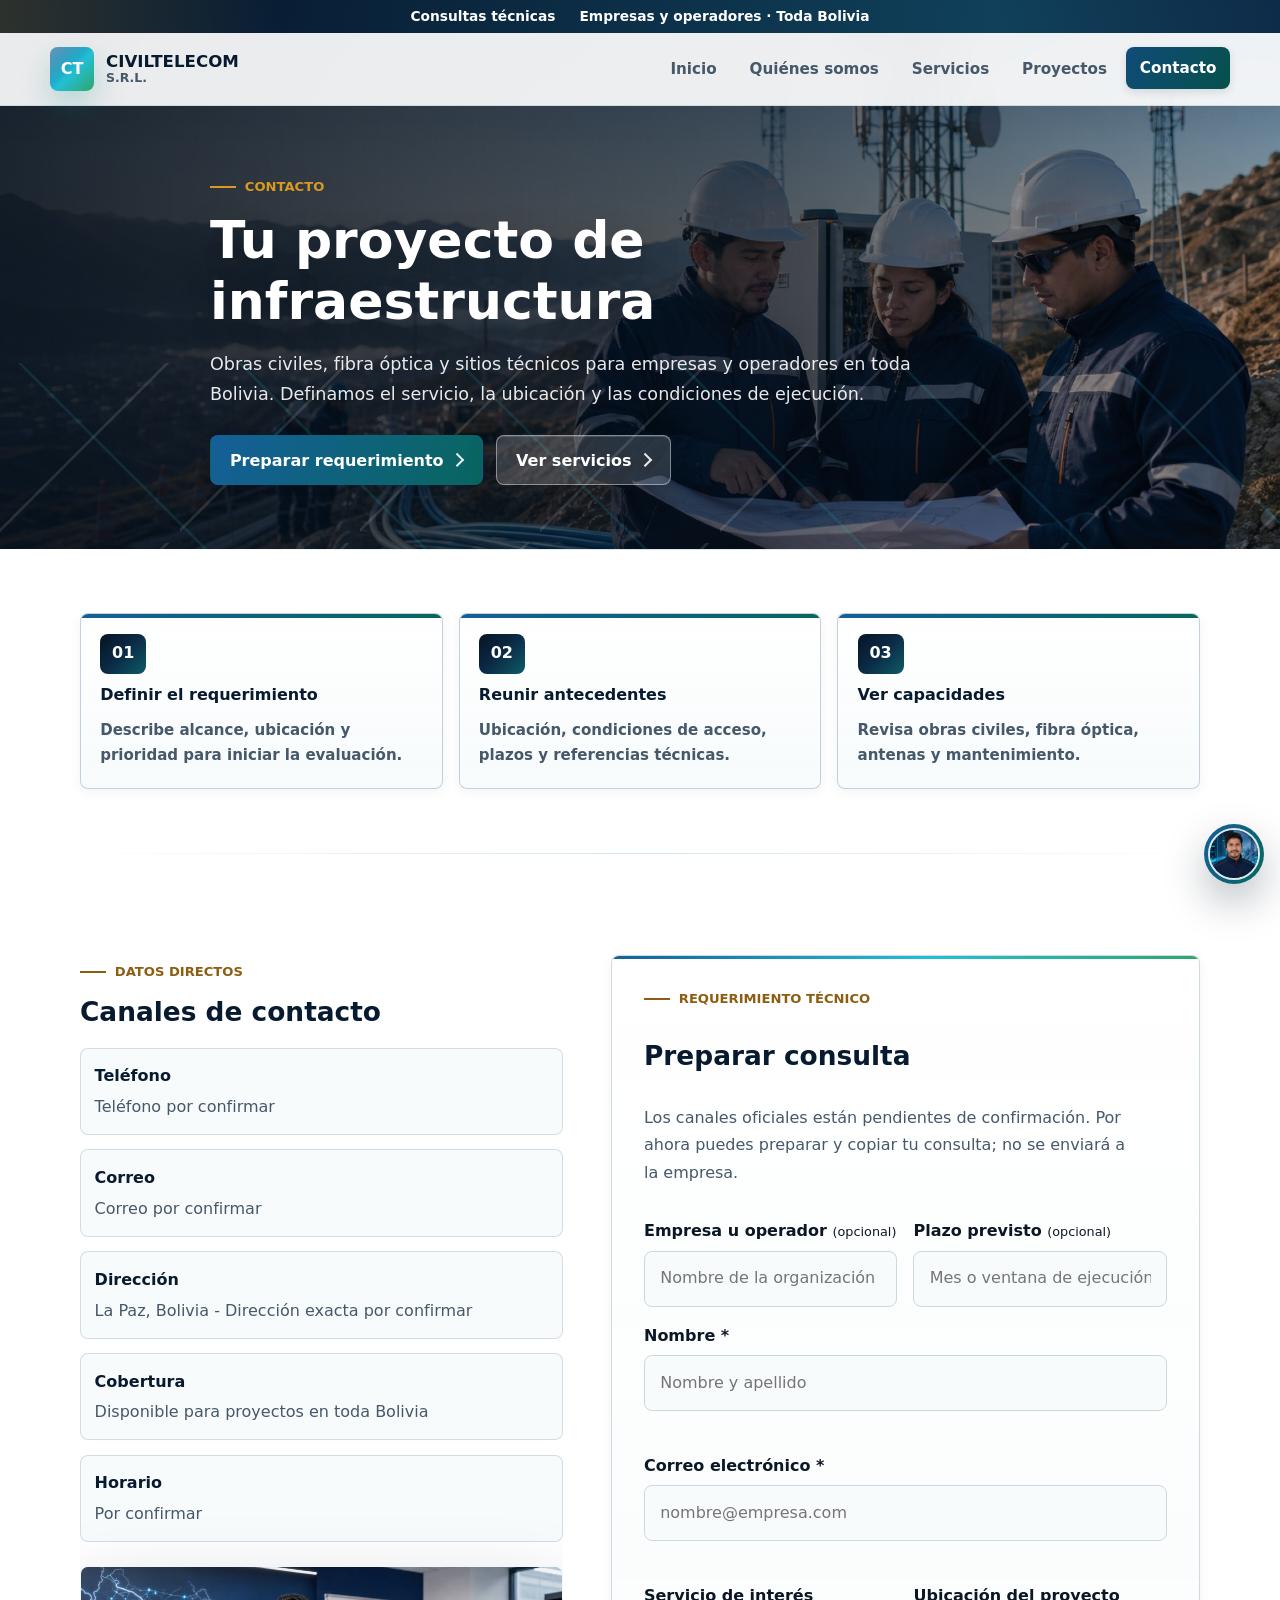
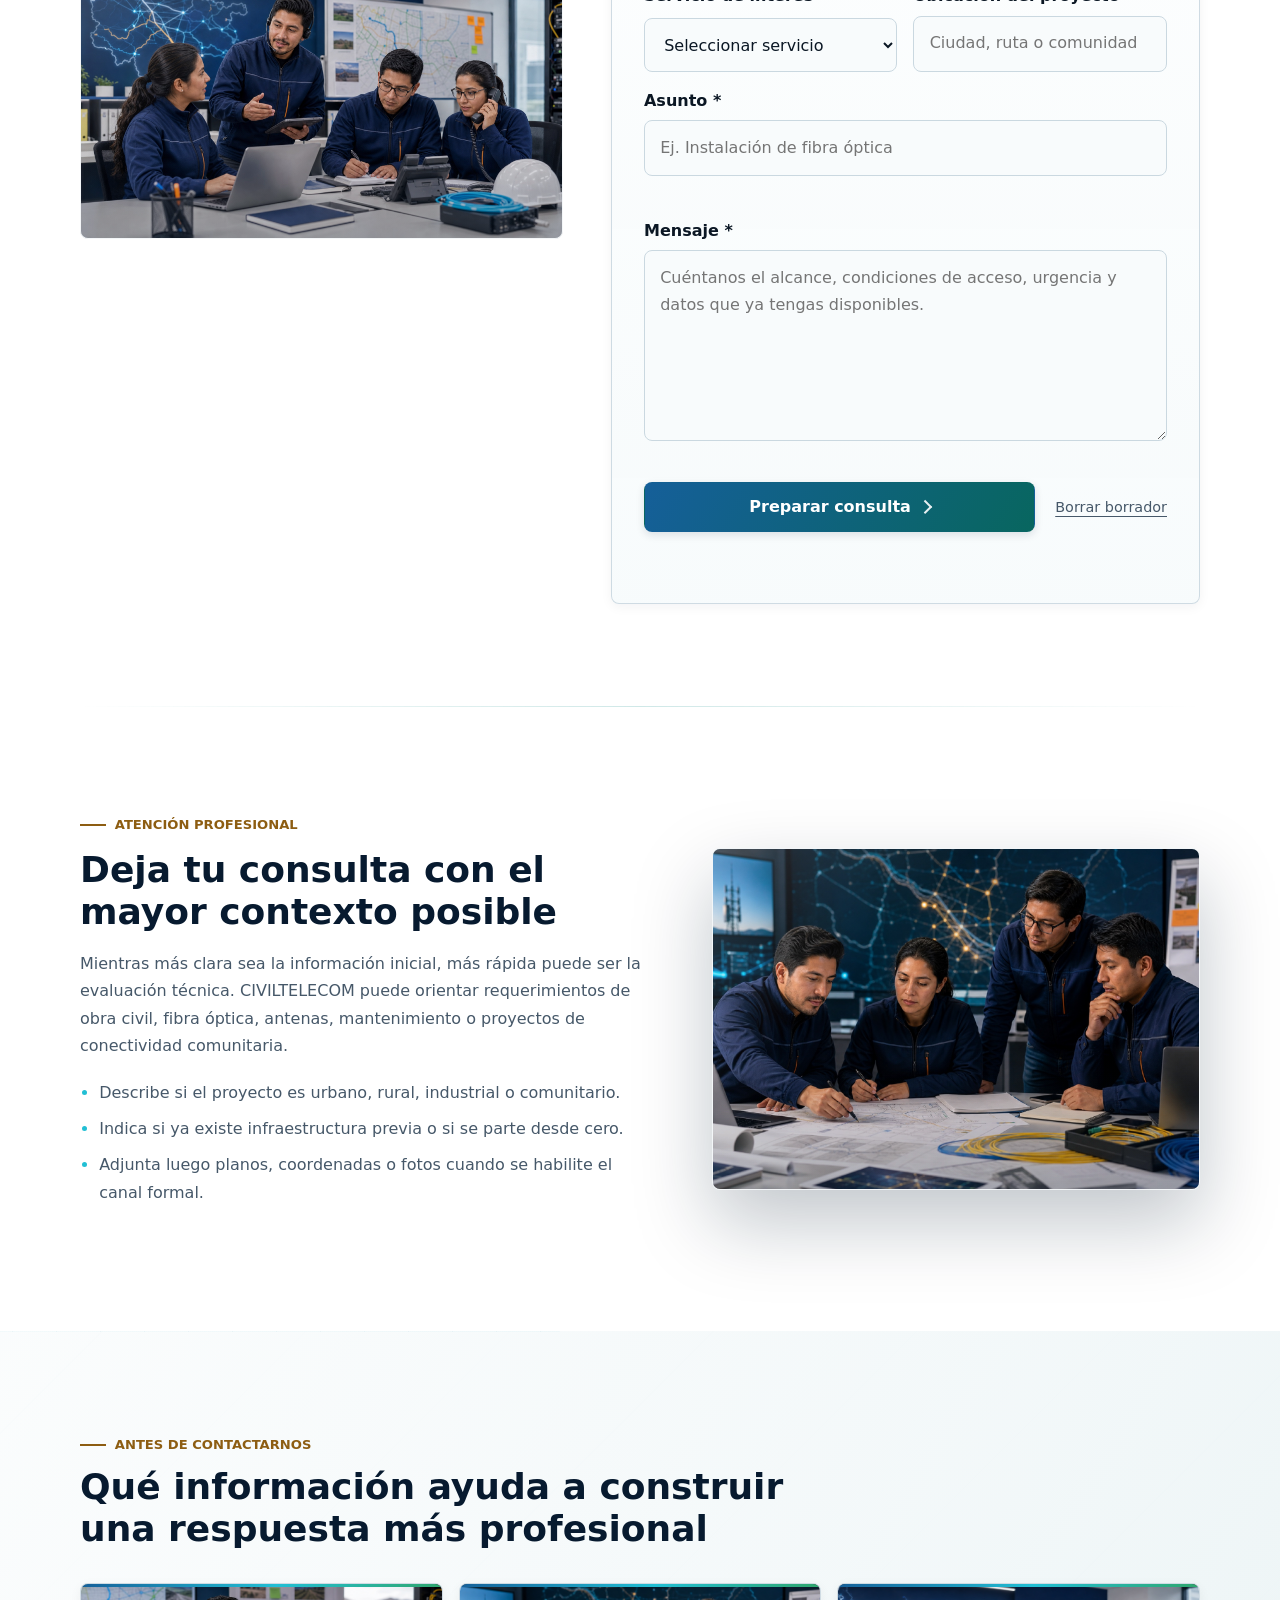
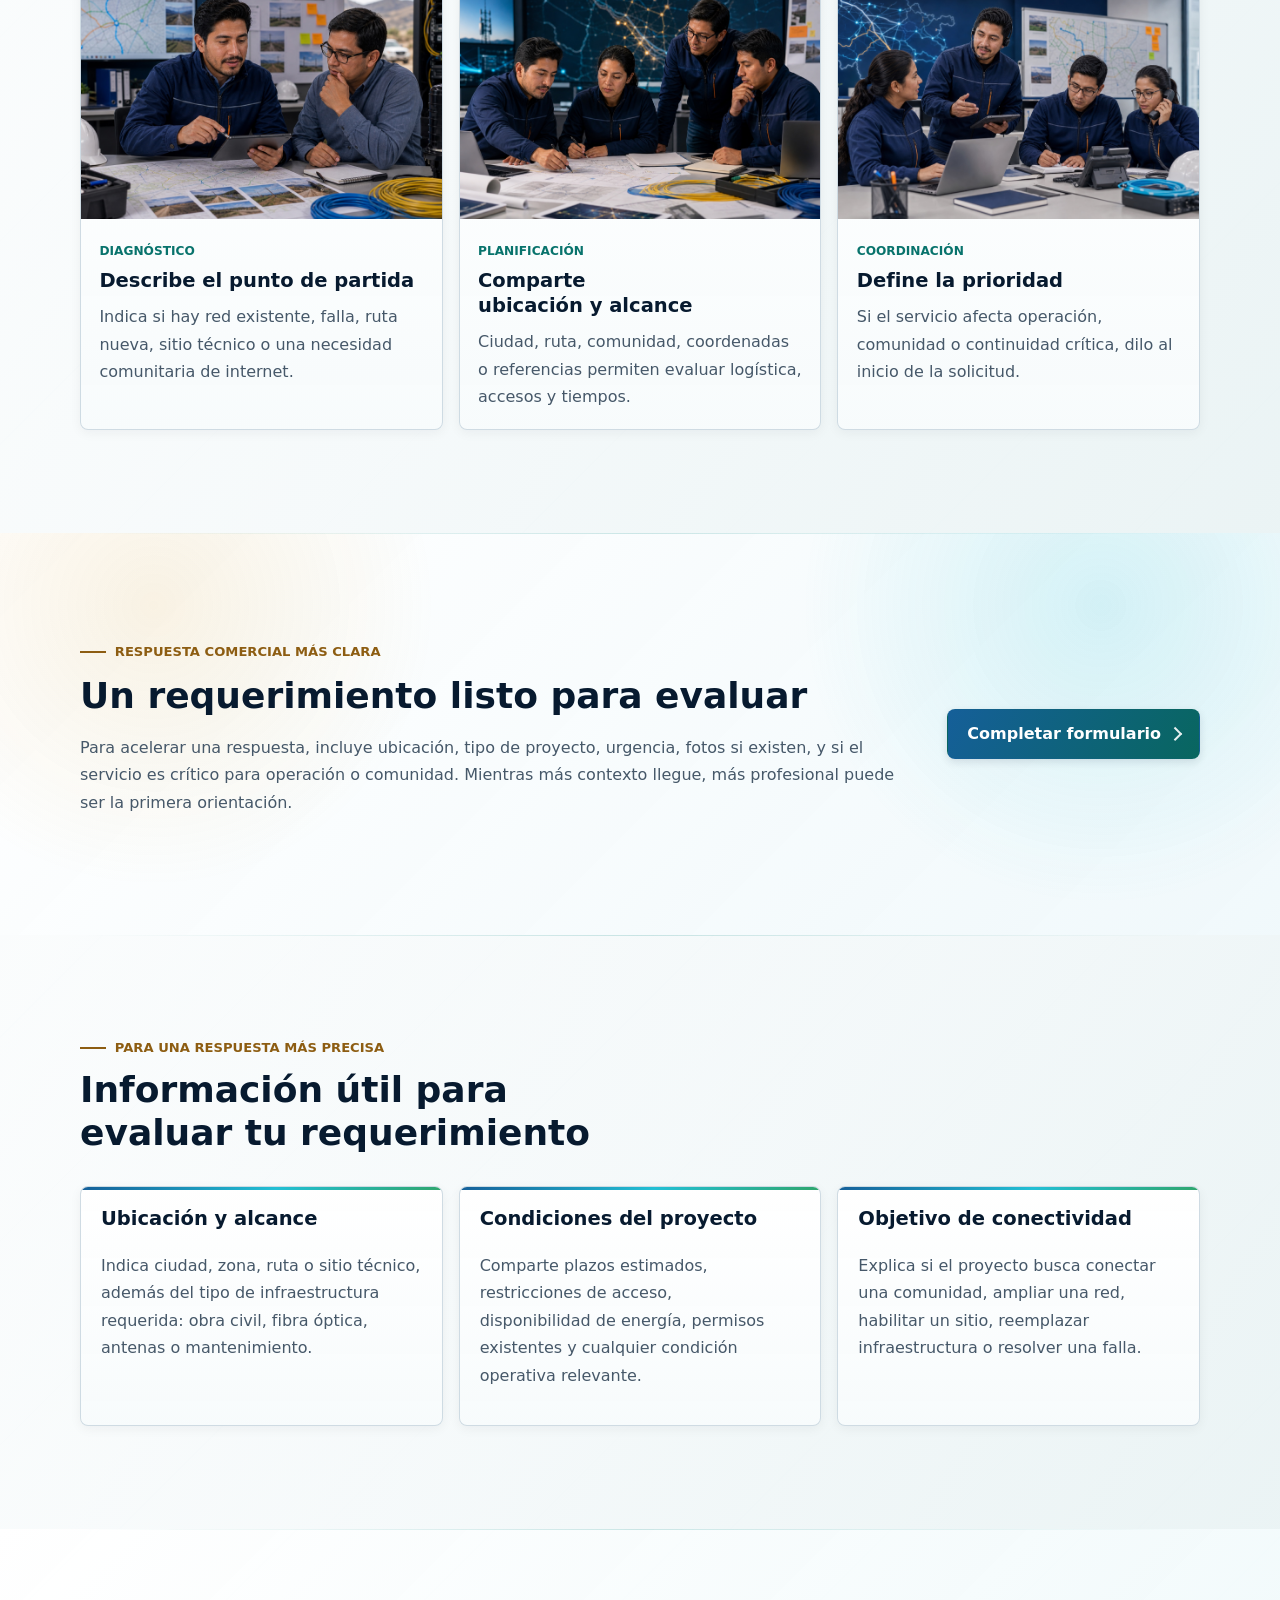
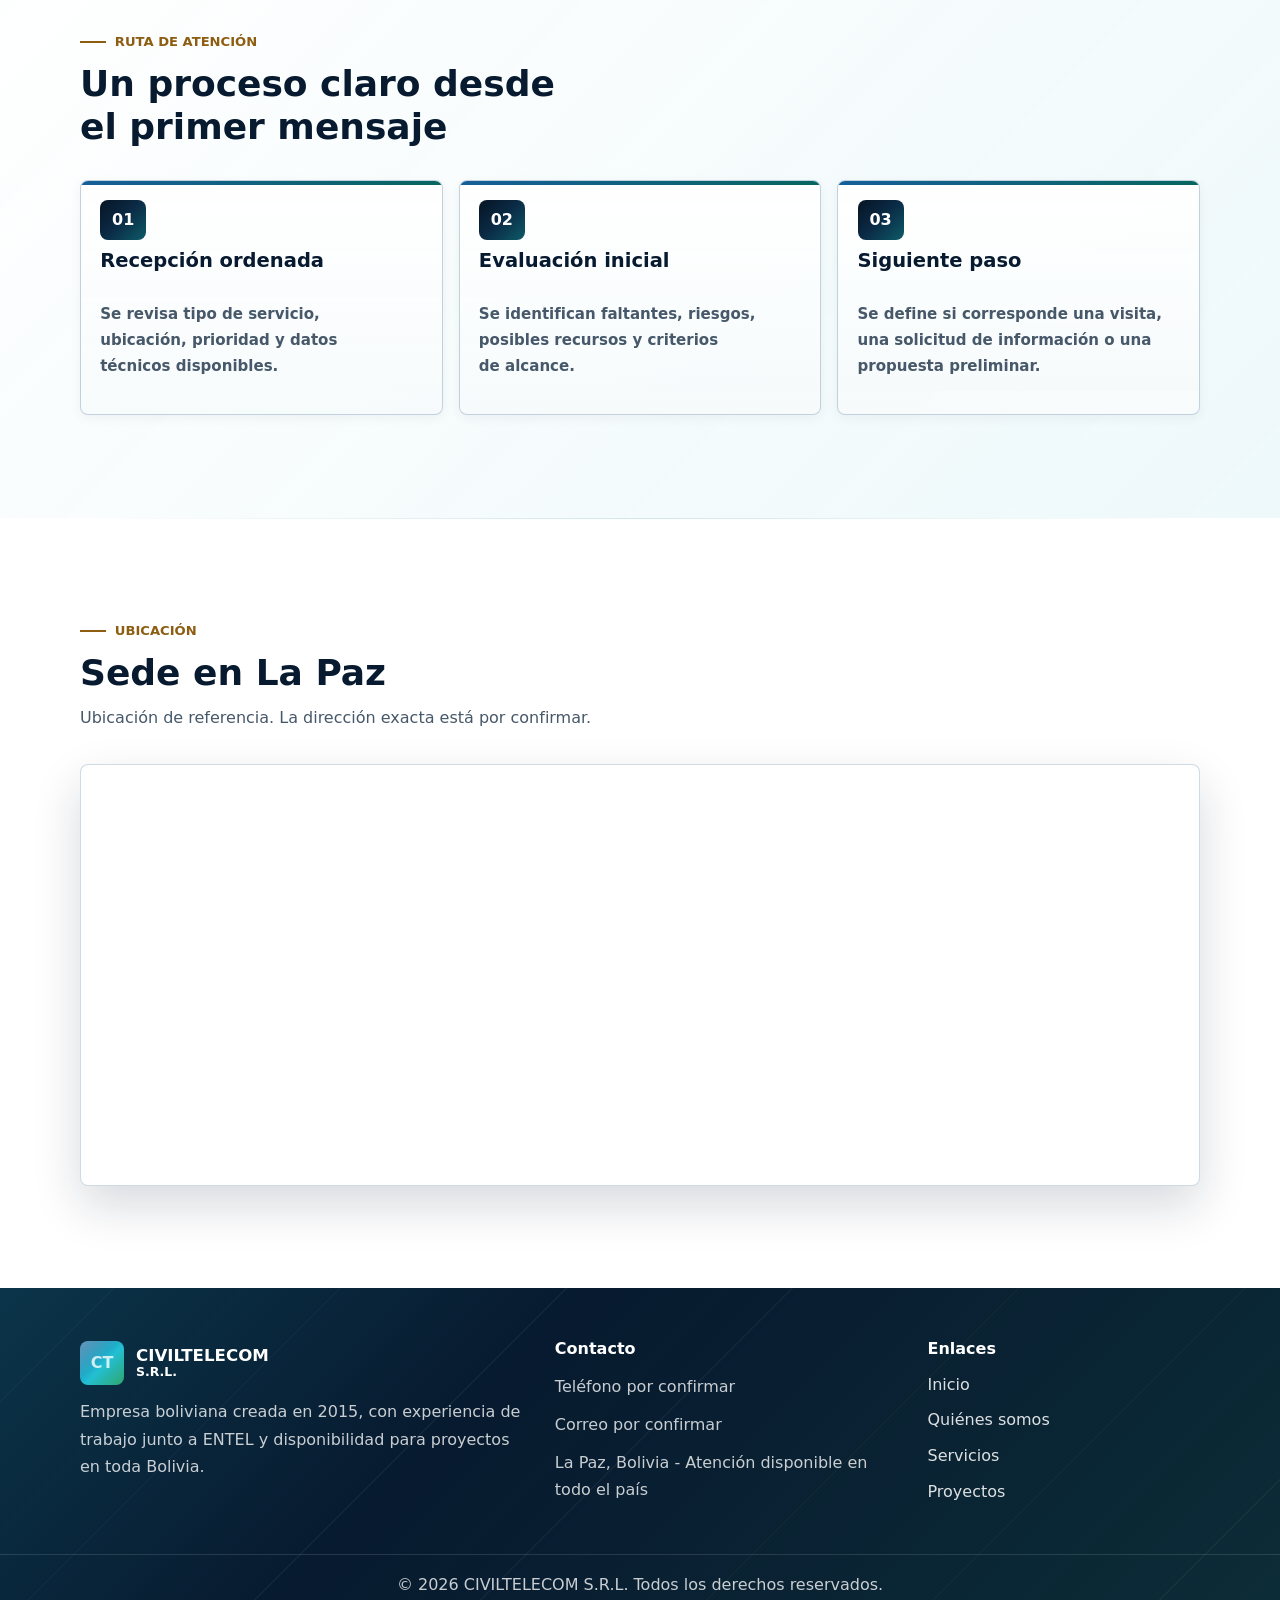
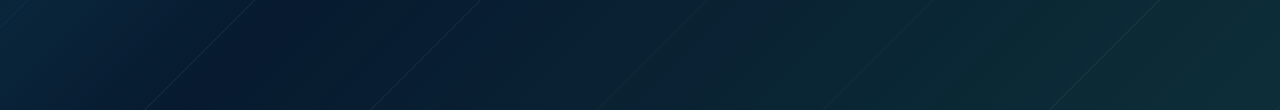
==== contacto.html @ d28a3c92 "Add CIVILTELECOM corporate website and portfolio" ====
<!DOCTYPE html>
<html lang="es">
<head>
  <meta charset="UTF-8">
  <meta name="viewport" content="width=device-width, initial-scale=1.0">
  <meta name="description" content="Contacta con CIVILTELECOM S.R.L. para obras civiles, fibra óptica y antenas en Bolivia. Disponible en todo el país y con experiencia junto a ENTEL.">
  <title>Contacto | CIVILTELECOM S.R.L.</title>
  <link rel="stylesheet" href="assets/css/styles.css?v=corporativo4">
</head>
<body>
  <a class="skip-link" href="#contenido">Saltar al contenido</a>
  <header class="site-header" data-site-header>
    <div class="topbar" aria-label="Datos de contacto"><a href="contacto.html">Consultas técnicas</a><span><span class="topbar-audience">Empresas y operadores · </span>Toda Bolivia</span></div>
    <nav class="navbar" aria-label="Navegación principal">
      <a class="brand" href="index.html" aria-label="CIVILTELECOM inicio"><span class="brand-mark" aria-hidden="true">CT</span><span><strong>CIVILTELECOM</strong><small>S.R.L.</small></span></a>
      <button class="nav-toggle" type="button" aria-expanded="false" aria-controls="main-menu" data-nav-toggle><span class="sr-only">Abrir menú</span><span aria-hidden="true"></span></button>
      <ul class="nav-menu" id="main-menu" data-nav-menu><li><a href="index.html">Inicio</a></li><li><a href="quienes-somos.html">Quiénes somos</a></li><li><a href="servicios.html">Servicios</a></li><li><a href="proyectos.html">Proyectos</a></li><li><a class="nav-cta" href="contacto.html">Contacto</a></li></ul>
    </nav>
  </header>

  <main id="contenido">
    <section class="page-hero">
      <div class="container narrow">
        <p class="eyebrow">Contacto</p>
        <h1>Tu proyecto de infraestructura</h1>
        <p>Obras civiles, fibra óptica y sitios técnicos para empresas y operadores en toda Bolivia. Definamos el servicio, la ubicación y las condiciones de ejecución.</p>
        <div class="contact-hero-actions" aria-label="Acciones rápidas de contacto">
          <a class="btn btn-primary" href="#consulta">Preparar requerimiento</a>
          <a class="btn btn-secondary" href="servicios.html">Ver servicios</a>
        </div>
      </div>
    </section>

    <section class="section contact-overview">
      <div class="container contact-action-grid" aria-label="Canales rápidos para solicitar atención">
        <a class="contact-action-card" href="#name">
          <span>01</span>
          <strong>Definir el requerimiento</strong>
          <small>Describe alcance, ubicación y prioridad para iniciar la evaluación.</small>
        </a>
        <a class="contact-action-card" href="#datos-proyecto">
          <span>02</span>
          <strong>Reunir antecedentes</strong>
          <small>Ubicación, condiciones de acceso, plazos y referencias técnicas.</small>
        </a>
        <a class="contact-action-card" href="servicios.html">
          <span>03</span>
          <strong>Ver capacidades</strong>
          <small>Revisa obras civiles, fibra óptica, antenas y mantenimiento.</small>
        </a>
      </div>
    </section>

    <section class="section">
      <div class="container contact-layout">
        <div class="contact-panel">
          <p class="section-kicker">Datos directos</p>
          <h2>Canales de contacto</h2>
          <ul class="contact-list">
            <li><strong>Teléfono</strong><span class="contact-pending">Teléfono por confirmar</span></li>
            <li><strong>Correo</strong><span class="contact-pending">Correo por confirmar</span></li>
            <li><strong>Dirección</strong><span>La Paz, Bolivia - Dirección exacta por confirmar</span></li>
            <li><strong>Cobertura</strong><span>Disponible para proyectos en toda Bolivia</span></li>
            <li><strong>Horario</strong><span>Por confirmar</span></li>
          </ul>
          <div class="media-frame contact-image">
            <!-- DALL-E/IA: generar JPG 1920x1080 de oficina de operaciones telecom con ingenieros revisando mapas de red. -->
            <img loading="lazy" decoding="async" src="assets/images/operaciones-contacto-v2.jpg" alt="Equipo de operaciones revisando planes de red de telecomunicaciones">
          </div>
        </div>

        <!-- Consulta local: conectar un backend verificado antes de habilitar el envío real. -->
        <form class="contact-form" id="consulta" novalidate data-contact-form aria-labelledby="consulta-title">
          <p class="section-kicker">Requerimiento técnico</p>
          <h2 id="consulta-title">Preparar consulta</h2>
          <p>Los canales oficiales están pendientes de confirmación. Por ahora puedes preparar y copiar tu consulta; no se enviará a la empresa.</p>
          <div class="form-grid-two">
            <div class="form-field">
              <label for="company">Empresa u operador <small>(opcional)</small></label>
              <input id="company" name="company" type="text" autocomplete="organization" placeholder="Nombre de la organización" maxlength="160">
            </div>
            <div class="form-field">
              <label for="timeline">Plazo previsto <small>(opcional)</small></label>
              <input id="timeline" name="timeline" type="text" placeholder="Mes o ventana de ejecución" maxlength="120">
            </div>
          </div>
          <div class="form-field">
            <label for="name">Nombre *</label>
            <input id="name" name="name" type="text" autocomplete="name" placeholder="Nombre y apellido" maxlength="120" required>
            <small class="field-error" data-error-for="name"></small>
          </div>
          <div class="form-field">
            <label for="email">Correo electrónico *</label>
            <input id="email" name="email" type="email" autocomplete="email" placeholder="nombre@empresa.com" maxlength="254" required>
            <small class="field-error" data-error-for="email"></small>
          </div>
          <div class="form-grid-two">
            <div class="form-field">
              <label for="service">Servicio de interés</label>
              <select id="service" name="service">
                <option value="">Seleccionar servicio</option>
                <option value="fibra">Fibra óptica</option>
                <option value="civil">Obra civil telecom</option>
                <option value="antenas">Antenas y radio bases</option>
                <option value="mantenimiento">Mantenimiento</option>
              </select>
            </div>
            <div class="form-field">
              <label for="location">Ubicación del proyecto</label>
              <input id="location" name="location" type="text" placeholder="Ciudad, ruta o comunidad" maxlength="200">
            </div>
          </div>
          <div class="form-field">
            <label for="subject">Asunto *</label>
            <input id="subject" name="subject" type="text" placeholder="Ej. Instalación de fibra óptica" maxlength="200" required>
            <small class="field-error" data-error-for="subject"></small>
          </div>
          <div class="form-field">
            <label for="message">Mensaje *</label>
            <textarea id="message" name="message" rows="6" placeholder="Cuéntanos el alcance, condiciones de acceso, urgencia y datos que ya tengas disponibles." maxlength="6000" required></textarea>
            <small class="field-error" data-error-for="message"></small>
          </div>
          <div class="form-actions">
            <button class="btn btn-primary" type="submit">Preparar consulta</button>
            <button class="draft-clear" type="button" data-clear-draft aria-expanded="false" aria-controls="clear-confirm">Borrar borrador</button>
          </div>
          <div class="draft-confirm" id="clear-confirm" data-clear-confirm hidden role="group" aria-labelledby="clear-question">
            <p id="clear-question">¿Borrar los datos y el resumen de esta consulta?</p>
            <button type="button" data-cancel-clear>Conservar borrador</button>
            <button type="button" data-confirm-clear>Sí, borrar</button>
          </div>
          <p class="form-status" data-form-status role="status" aria-live="polite"></p>
          <div class="query-preview" data-query-preview hidden>
            <label for="query-summary">Resumen de tu consulta</label>
            <textarea id="query-summary" rows="10" readonly data-query-text></textarea>
            <button class="btn btn-primary" type="button" data-copy-query>Copiar consulta</button>
          </div>
        </form>
      </div>
    </section>

    <section class="section" id="datos-proyecto">
      <div class="container split-layout">
        <div>
          <p class="section-kicker">Atención profesional</p>
          <h2>Deja tu consulta con el mayor contexto posible</h2>
          <p>Mientras más clara sea la información inicial, más rápida puede ser la evaluación técnica. CIVILTELECOM puede orientar requerimientos de obra civil, fibra óptica, antenas, mantenimiento o proyectos de conectividad comunitaria.</p>
          <ul class="professional-list">
            <li>Describe si el proyecto es urbano, rural, industrial o comunitario.</li>
            <li>Indica si ya existe infraestructura previa o si se parte desde cero.</li>
            <li>Adjunta luego planos, coordenadas o fotos cuando se habilite el canal formal.</li>
          </ul>
        </div>
        <div class="media-frame">
          <img loading="lazy" decoding="async" src="assets/images/planificacion-tecnica-v2.jpg" alt="Equipo revisando información técnica para un proyecto de telecomunicaciones">
        </div>
      </div>
    </section>

    <section class="section contact-visual-section soft-band">
      <div class="container">
        <div class="section-heading">
          <p class="section-kicker">Antes de contactarnos</p>
          <h2>Qué información ayuda a construir una respuesta más profesional</h2>
        </div>
        <div class="image-gallery">
          <article class="image-card">
            <!-- DALL-E/IA: generar JPG 1920x1080 de diagnóstico técnico en campo para telecomunicaciones. -->
            <img loading="lazy" decoding="async" src="assets/images/rama-diagnostico-tecnico.jpg" alt="Diagnóstico técnico en campo para proyecto de telecomunicaciones">
            <div>
              <span>Diagnóstico</span>
              <h3>Describe el punto de partida</h3>
              <p>Indica si hay red existente, falla, ruta nueva, sitio técnico o una necesidad comunitaria de internet.</p>
            </div>
          </article>
          <article class="image-card">
            <!-- DALL-E/IA: generar JPG 1920x1080 de planificación técnica con mapas y rutas de fibra. -->
            <img loading="lazy" decoding="async" src="assets/images/planificacion-tecnica-v2.jpg" alt="Planificación técnica con mapas y rutas de telecomunicaciones">
            <div>
              <span>Planificación</span>
              <h3>Comparte ubicación y alcance</h3>
              <p>Ciudad, ruta, comunidad, coordenadas o referencias permiten evaluar logística, accesos y tiempos.</p>
            </div>
          </article>
          <article class="image-card">
            <!-- DALL-E/IA: generar JPG 1920x1080 de operaciones telecom coordinando atención al cliente. -->
            <img loading="lazy" decoding="async" src="assets/images/operaciones-contacto-v2.jpg" alt="Equipo de operaciones coordinando una solicitud de telecomunicaciones">
            <div>
              <span>Coordinación</span>
              <h3>Define la prioridad</h3>
              <p>Si el servicio afecta operación, comunidad o continuidad crítica, dilo al inicio de la solicitud.</p>
            </div>
          </article>
        </div>
      </div>
    </section>

    <section class="section contract-section">
      <div class="container cta-band">
        <div>
          <p class="section-kicker">Respuesta comercial más clara</p>
          <h2>Un requerimiento listo para evaluar</h2>
          <p>Para acelerar una respuesta, incluye ubicación, tipo de proyecto, urgencia, fotos si existen, y si el servicio es crítico para operación o comunidad. Mientras más contexto llegue, más profesional puede ser la primera orientación.</p>
        </div>
        <a class="btn btn-primary" href="#name">Completar formulario</a>
      </div>
    </section>

    <section class="section soft-band">
      <div class="container">
        <div class="section-heading">
          <p class="section-kicker">Para una respuesta más precisa</p>
          <h2>Información útil para evaluar tu requerimiento</h2>
        </div>
        <div class="professional-grid">
          <article>
            <h3>Ubicación y alcance</h3>
            <p>Indica ciudad, zona, ruta o sitio técnico, además del tipo de infraestructura requerida: obra civil, fibra óptica, antenas o mantenimiento.</p>
          </article>
          <article>
            <h3>Condiciones del proyecto</h3>
            <p>Comparte plazos estimados, restricciones de acceso, disponibilidad de energía, permisos existentes y cualquier condición operativa relevante.</p>
          </article>
          <article>
            <h3>Objetivo de conectividad</h3>
            <p>Explica si el proyecto busca conectar una comunidad, ampliar una red, habilitar un sitio, reemplazar infraestructura o resolver una falla.</p>
          </article>
        </div>
      </div>
    </section>

    <section class="section contact-route-section">
      <div class="container">
        <div class="section-heading">
          <p class="section-kicker">Ruta de atención</p>
          <h2>Un proceso claro desde el primer mensaje</h2>
        </div>
        <div class="contact-route-grid">
          <article>
            <span>01</span>
            <h3>Recepción ordenada</h3>
            <p>Se revisa tipo de servicio, ubicación, prioridad y datos técnicos disponibles.</p>
          </article>
          <article>
            <span>02</span>
            <h3>Evaluación inicial</h3>
            <p>Se identifican faltantes, riesgos, posibles recursos y criterios de alcance.</p>
          </article>
          <article>
            <span>03</span>
            <h3>Siguiente paso</h3>
            <p>Se define si corresponde una visita, una solicitud de información o una propuesta preliminar.</p>
          </article>
        </div>
      </div>
    </section>

    <section class="section">
      <div class="container">
        <div class="section-heading">
          <p class="section-kicker">Ubicación</p>
          <h2>Sede en La Paz</h2>
          <p>Ubicación de referencia. La dirección exacta está por confirmar.</p>
        </div>
        <div class="map-frame">
          <iframe title="Mapa de referencia de CIVILTELECOM en La Paz, Bolivia" src="https://www.google.com/maps?q=La%20Paz%2C%20Bolivia&output=embed" loading="lazy" referrerpolicy="no-referrer-when-downgrade"></iframe>
        </div>
      </div>
    </section>
  </main>

  <footer class="site-footer">
    <div class="container footer-grid">
      <div><a class="brand footer-brand" href="index.html"><span class="brand-mark" aria-hidden="true">CT</span><span><strong>CIVILTELECOM</strong><small>S.R.L.</small></span></a><p>Empresa boliviana creada en 2015, con experiencia de trabajo junto a ENTEL y disponibilidad para proyectos en toda Bolivia.</p></div>
      <address><strong>Contacto</strong><span class="contact-pending">Teléfono por confirmar</span><span class="contact-pending">Correo por confirmar</span><span>La Paz, Bolivia - Atención disponible en todo el país</span></address>
      <div><strong>Enlaces</strong><a href="index.html">Inicio</a><a href="quienes-somos.html">Quiénes somos</a><a href="servicios.html">Servicios</a><a href="proyectos.html">Proyectos</a></div>
    </div>
    <p class="copyright">&copy; 2026 CIVILTELECOM S.R.L. Todos los derechos reservados.</p>
  </footer>

  <a class="floating-contact" href="contacto.html" aria-label="Ir a contacto">Contacto</a>
  <section class="chatbot" aria-label="Chatbot Mateo IA de demostración" data-chatbot>
    <button class="chatbot-toggle" type="button" aria-expanded="false" aria-controls="chatbot-panel" data-chatbot-toggle><span aria-hidden="true">?</span><span class="sr-only">Abrir chat de ayuda</span></button>
    <div class="chatbot-panel" id="chatbot-panel" hidden>
      <div class="chatbot-header"><strong>Mateo IA</strong><button type="button" aria-label="Cerrar chat" data-chatbot-close>&times;</button></div>
      <div class="chatbot-messages" data-chatbot-messages aria-live="polite"></div>
      <form class="chatbot-form" data-chatbot-form><label class="sr-only" for="chatbot-input">Escribe tu pregunta</label><input id="chatbot-input" name="message" type="text" placeholder="Pregunta por servicios u horarios" autocomplete="off"><button type="submit">Enviar</button></form>
    </div>
  </section>
  <script src="assets/js/main.js?v=corporativo4"></script>
</body>
</html>
---- assets/css/styles.css ----
/*
  CIVILTELECOM S.R.L. shared stylesheet.
  The site is intentionally dependency-free: all layout, animation and responsive
  behavior is handled with HTML5, CSS3 and vanilla JavaScript.
*/

:root {
  --color-ink: #0b1724;
  --color-ink-soft: #465869;
  --color-paper: #f4f8fa;
  --color-white: #ffffff;
  --color-line: #cad8e0;
  --color-line-strong: #9fb7c6;
  --color-navy: #071a2f;
  --color-navy-2: #0e2c49;
  --color-blue: #155f99;
  --color-cyan: #22bfd4;
  --color-teal: #08736c;
  --color-steel: #31546a;
  --color-green: #1a7b56;
  --color-amber: #d89a22;
  --color-copper: #b86a2d;
  --color-mist: #eaf3f5;
  --color-ice: #f8fbfc;
  --color-danger: #b42318;
  --gradient-hero: linear-gradient(115deg, rgba(4, 15, 27, 0.95), rgba(7, 35, 59, 0.82) 46%, rgba(18, 140, 136, 0.28));
  --gradient-brand: linear-gradient(135deg, #155f99, #22bfd4 54%, #2fa66d);
  --gradient-action: linear-gradient(120deg, #155f99, #08665f);
  --gradient-action-hover: linear-gradient(120deg, #104b78, #06514b);
  --gradient-night: linear-gradient(135deg, #061423, #0b2a45 48%, #0d5b68);
  --gradient-signal: linear-gradient(135deg, #22bfd4, #118c88 54%, #d89a22);
  --gradient-soft: linear-gradient(135deg, #eaf3f5, #f8fbfc 52%, #eef7f1);
  --gradient-panel: linear-gradient(180deg, rgba(255, 255, 255, 0.98), rgba(247, 251, 252, 0.96));
  --gradient-assistant: linear-gradient(120deg, #163b48, #08665f);
  --font-base: system-ui, -apple-system, BlinkMacSystemFont, "Segoe UI", sans-serif;
  --font-display: var(--font-base);
  --radius: 8px;
  --shadow-sm: 0 12px 30px rgba(7, 26, 47, 0.12);
  --shadow-md: 0 20px 48px rgba(7, 26, 47, 0.16);
  --shadow-lg: 0 32px 78px rgba(7, 26, 47, 0.25);
  --shadow-card: 0 3px 12px rgba(7, 26, 47, 0.05);
  --shadow-button: 0 3px 8px rgba(7, 26, 47, 0.12);
  --shadow-button-hover: 0 5px 14px rgba(7, 26, 47, 0.16);
  --ring: 0 0 0 4px rgba(34, 191, 212, 0.18);
  --space-xs: 0.5rem;
  --space-sm: 0.75rem;
  --space-md: 1rem;
  --space-lg: 1.5rem;
  --space-xl: 2rem;
  --space-2xl: 3rem;
  --header-offset: 112px;
}

* {
  box-sizing: border-box;
}

html {
  scroll-behavior: smooth;
  scroll-padding-top: calc(var(--header-offset) + 20px);
  text-rendering: optimizeLegibility;
  -webkit-text-size-adjust: 100%;
}

body {
  margin: 0;
  color: var(--color-ink);
  background: var(--color-white);
  font-family: var(--font-base);
  font-size: 16px;
  font-weight: 400;
  line-height: 1.68;
  letter-spacing: 0;
  font-kerning: normal;
  font-feature-settings: "kern" 1, "liga" 1, "calt" 1;
  -webkit-font-smoothing: antialiased;
  -moz-osx-font-smoothing: grayscale;
}

body.modal-open,
body.chat-open {
  overflow: hidden;
}

[hidden] {
  display: none !important;
}

img,
video,
iframe {
  display: block;
  max-width: 100%;
}

a {
  color: inherit;
  text-decoration: none;
}

button,
input,
select,
textarea {
  font: inherit;
  letter-spacing: 0;
}

button {
  cursor: pointer;
}

.btn,
.nav-menu a,
.nav-toggle,
.branch-filterbar button,
.filter-controls button,
.chatbot-quick-actions button,
.chatbot-form button,
.modal-close,
.floating-contact,
.back-to-top,
.conversion-dock a {
  -webkit-tap-highlight-color: transparent;
}

:focus-visible {
  outline: 3px solid var(--color-amber);
  outline-offset: 4px;
}

::selection {
  color: var(--color-white);
  background: var(--color-teal);
}

html {
  scrollbar-color: var(--color-teal) #e6f0f3;
}

::-webkit-scrollbar {
  width: 12px;
}

::-webkit-scrollbar-track {
  background: #e6f0f3;
}

::-webkit-scrollbar-thumb {
  border: 3px solid #e6f0f3;
  border-radius: 999px;
  background: linear-gradient(180deg, var(--color-blue), var(--color-teal));
}

.sr-only {
  position: absolute;
  width: 1px;
  height: 1px;
  padding: 0;
  margin: -1px;
  overflow: hidden;
  clip: rect(0, 0, 0, 0);
  white-space: nowrap;
  border: 0;
}

.skip-link {
  position: fixed;
  top: 0.75rem;
  left: 0.75rem;
  z-index: 2000;
  transform: translateY(-160%);
  background: var(--color-white);
  color: var(--color-navy);
  border: 2px solid var(--color-amber);
  border-radius: var(--radius);
  padding: 0.65rem 0.9rem;
  font-weight: 700;
}

.skip-link:focus {
  transform: translateY(0);
}

.container {
  width: min(1120px, calc(100% - 2rem));
  margin: 0 auto;
}

.narrow {
  width: min(860px, calc(100% - 2rem));
}

.site-header {
  position: fixed;
  inset: 0 0 auto;
  z-index: 1000;
  background: rgba(255, 255, 255, 0.91);
  border-bottom: 1px solid rgba(202, 216, 224, 0.86);
  box-shadow: 0 10px 30px rgba(7, 26, 47, 0.08);
  backdrop-filter: blur(14px);
  transition: box-shadow 180ms ease, background 180ms ease, border-color 180ms ease;
}

.site-header.is-scrolled {
  background: rgba(255, 255, 255, 0.99);
  border-color: rgba(17, 140, 136, 0.2);
  box-shadow: 0 18px 44px rgba(7, 26, 47, 0.14);
}

.scroll-progress {
  position: fixed;
  inset: 0 0 auto;
  z-index: 2200;
  width: 100%;
  height: 2px;
  transform-origin: left center;
  transform: scaleX(0);
  background: var(--gradient-brand);
  box-shadow: none;
}

.topbar {
  display: flex;
  justify-content: center;
  gap: clamp(0.7rem, 2vw, 1.5rem);
  padding: 0.45rem 1rem;
  color: var(--color-white);
  background:
    linear-gradient(90deg, rgba(216, 154, 34, 0.18), transparent 22%, rgba(34, 191, 212, 0.16) 78%, transparent),
    linear-gradient(135deg, var(--color-navy), var(--color-navy-2));
  font-size: 0.86rem;
  font-weight: 600;
  line-height: 1.35;
}

.topbar a,
.topbar span {
  min-width: 0;
  flex: 0 0 auto;
}

.topbar a:hover {
  color: var(--color-amber);
}

.navbar {
  display: flex;
  align-items: center;
  justify-content: space-between;
  width: min(1180px, calc(100% - 2rem));
  min-height: 72px;
  margin: 0 auto;
  gap: 1rem;
}

.brand {
  display: inline-flex;
  align-items: center;
  gap: 0.75rem;
  min-width: max-content;
}

.brand-mark {
  display: grid;
  place-items: center;
  width: 44px;
  height: 44px;
  border-radius: var(--radius);
  color: var(--color-white);
  background: var(--gradient-brand);
  font-weight: 800;
  line-height: 1;
  box-shadow: 0 14px 30px rgba(17, 140, 136, 0.24);
  position: relative;
  overflow: hidden;
}

.brand-mark::after {
  position: absolute;
  inset: 0;
  background: linear-gradient(135deg, rgba(255, 255, 255, 0.35), transparent 44%);
  content: "";
}

.brand strong,
.brand small {
  display: block;
  line-height: 1.1;
}

.brand strong {
  color: var(--color-navy);
  font-size: 1.04rem;
  font-weight: 800;
}

.brand small {
  color: var(--color-ink-soft);
  font-size: 0.78rem;
  font-weight: 700;
}

.nav-menu {
  display: flex;
  align-items: center;
  gap: 0.35rem;
  margin: 0;
  padding: 0;
  list-style: none;
}

.nav-menu a {
  display: inline-flex;
  align-items: center;
  min-height: 42px;
  padding: 0.55rem 0.85rem;
  border-radius: var(--radius);
  color: var(--color-ink-soft);
  font-size: 0.95rem;
  font-weight: 700;
  line-height: 1.2;
  position: relative;
  transition: color 160ms ease, background 160ms ease, transform 160ms ease;
}

.nav-menu a::after {
  position: absolute;
  right: 0.85rem;
  bottom: 0.35rem;
  left: 0.85rem;
  height: 2px;
  transform: scaleX(0);
  transform-origin: left center;
  background: var(--gradient-brand);
  content: "";
  transition: transform 180ms ease;
}

.nav-menu a:hover,
.nav-menu a.active {
  color: var(--color-navy);
  background: #e8f3f5;
  transform: translateY(-1px);
}

.nav-menu a:hover::after,
.nav-menu a.active::after {
  transform: scaleX(1);
}

.nav-menu .nav-cta {
  color: var(--color-white);
  background: var(--gradient-action);
  box-shadow: 0 14px 28px rgba(17, 140, 136, 0.24);
}

.nav-menu .nav-cta::after {
  display: none;
}

.nav-menu .nav-cta:hover,
.nav-menu .nav-cta.active {
  color: var(--color-white);
  background: var(--gradient-action-hover);
  box-shadow: var(--shadow-button);
}

.nav-toggle {
  display: none;
  width: 44px;
  height: 44px;
  border: 1px solid var(--color-line);
  border-radius: var(--radius);
  background: var(--color-white);
  box-shadow: 0 10px 24px rgba(7, 26, 47, 0.08);
  transition: transform 160ms ease, border-color 160ms ease, background 160ms ease, box-shadow 160ms ease;
}

.nav-toggle:hover,
.nav-toggle[aria-expanded="true"] {
  transform: translateY(-1px);
  border-color: rgba(34, 191, 212, 0.58);
  background: #f2fbfd;
  box-shadow: var(--shadow-sm);
}

.nav-toggle span[aria-hidden="true"],
.nav-toggle span[aria-hidden="true"]::before,
.nav-toggle span[aria-hidden="true"]::after {
  display: block;
  width: 20px;
  height: 2px;
  margin: 0 auto;
  background: var(--color-navy);
  content: "";
  transition: transform 180ms ease, opacity 180ms ease;
}

.nav-toggle span[aria-hidden="true"]::before {
  transform: translateY(-7px);
}

.nav-toggle span[aria-hidden="true"]::after {
  transform: translateY(5px);
}

.nav-toggle[aria-expanded="true"] span[aria-hidden="true"] {
  transform: rotate(45deg);
}

.nav-toggle[aria-expanded="true"] span[aria-hidden="true"]::before {
  opacity: 0;
}

.nav-toggle[aria-expanded="true"] span[aria-hidden="true"]::after {
  transform: translateY(-2px) rotate(90deg);
}

.hero,
.page-hero {
  position: relative;
  display: grid;
  align-items: center;
  min-height: min(780px, 88svh);
  padding: calc(var(--header-offset) + 2rem) 0 4rem;
  color: var(--color-white);
  overflow: hidden;
  isolation: isolate;
}

.hero::after,
.page-hero::after {
  position: absolute;
  inset: auto 0 0;
  z-index: 0;
  height: 34%;
  pointer-events: none;
  background:
    linear-gradient(135deg, transparent 0 46%, rgba(255, 255, 255, 0.16) 46% 47%, transparent 47%),
    linear-gradient(45deg, transparent 0 54%, rgba(34, 191, 212, 0.18) 54% 55%, transparent 55%);
  background-size: 180px 180px, 220px 220px;
  content: "";
  opacity: 0.7;
}

.video-hero {
  background: var(--color-navy) url("../images/hero-infraestructura-v2.jpg") center / cover no-repeat;
}

.hero-video,
.hero-overlay {
  position: absolute;
  inset: 0;
  width: 100%;
  height: 100%;
}

.hero-video {
  object-fit: cover;
}

.hero-overlay {
  background: linear-gradient(90deg, rgba(4, 15, 27, 0.9), rgba(4, 15, 27, 0.7) 50%, rgba(4, 15, 27, 0.2));
}

.hero-overlay::after {
  position: absolute;
  inset: 0;
  background:
    linear-gradient(115deg, rgba(216, 154, 34, 0.16), transparent 26%),
    repeating-linear-gradient(90deg, transparent 0 88px, rgba(255, 255, 255, 0.055) 88px 89px, transparent 89px 178px);
  content: "";
  mix-blend-mode: screen;
  opacity: 0.78;
}

.hero-content {
  position: relative;
  z-index: 1;
  max-width: 760px;
}

.hero-trust {
  display: flex;
  flex-wrap: wrap;
  gap: 0.7rem;
  margin-top: 1.4rem;
}

.hero-trust span {
  display: inline-flex;
  align-items: center;
  min-height: 36px;
  padding: 0.45rem 0.7rem;
  border: 1px solid rgba(255, 255, 255, 0.3);
  border-radius: var(--radius);
  color: var(--color-white);
  background: rgba(255, 255, 255, 0.11);
  font-size: 0.88rem;
  font-weight: 800;
  backdrop-filter: blur(10px);
}

.eyebrow,
.section-kicker {
  display: inline-flex;
  align-items: center;
  gap: 0.55rem;
  margin: 0 0 0.75rem;
  color: var(--color-amber);
  font-size: 0.82rem;
  font-weight: 800;
  text-transform: uppercase;
}

.eyebrow::before,
.section-kicker::before {
  width: 26px;
  height: 2px;
  background: currentColor;
  content: "";
}

h1,
h2,
h3,
p {
  margin-top: 0;
}

h1,
h2,
h3 {
  font-family: var(--font-display);
  font-weight: 700;
  line-height: 1.12;
  text-wrap: balance;
}

p,
li {
  color: var(--color-ink-soft);
  line-height: 1.72;
  text-wrap: pretty;
}

h1 {
  margin-bottom: 1.1rem;
  font-size: 3.75rem;
  line-height: 1.12;
  letter-spacing: 0;
}

h2 {
  margin-bottom: 1rem;
  color: var(--color-navy);
  font-size: 2.25rem;
  line-height: 1.18;
  letter-spacing: 0;
}

h3 {
  color: var(--color-navy);
  font-size: 1.22rem;
  line-height: 1.28;
}

.hero .hero-content > p:not(.eyebrow) {
  max-width: 680px;
  color: rgba(255, 255, 255, 0.92);
  font-size: 1.18rem;
  line-height: 1.72;
}

.hero h1,
.page-hero h1 {
  text-shadow: 0 18px 42px rgba(0, 0, 0, 0.32);
}

.hero-actions {
  display: flex;
  align-items: center;
  gap: 1rem;
  flex-wrap: wrap;
}

.hero-actions {
  margin-top: 1.6rem;
}

.contact-hero-actions {
  display: flex;
  flex-wrap: wrap;
  gap: 0.85rem;
  margin-top: 1.65rem;
}

.btn {
  position: relative;
  display: inline-flex;
  align-items: center;
  justify-content: center;
  gap: 0.55rem;
  min-height: 50px;
  padding: 0.9rem 1.18rem;
  border: 1px solid transparent;
  border-radius: var(--radius);
  color: inherit;
  font-weight: 800;
  line-height: 1.1;
  text-align: center;
  text-decoration: none;
  user-select: none;
  isolation: isolate;
  overflow: hidden;
  box-shadow: var(--shadow-button);
  transform: translateZ(0);
  transition: transform 180ms ease, box-shadow 180ms ease, background 180ms ease, border-color 180ms ease, color 180ms ease;
}

.btn::before {
  position: absolute;
  inset: 0;
  z-index: -1;
  transform: translateX(-120%);
  background: linear-gradient(110deg, transparent 0 28%, rgba(255, 255, 255, 0.28) 46%, transparent 64% 100%);
  content: "";
  transition: transform 520ms ease;
}

.btn::after {
  width: 0.52rem;
  height: 0.52rem;
  flex: 0 0 auto;
  border-top: 2px solid currentColor;
  border-right: 2px solid currentColor;
  content: "";
  opacity: 0.9;
  transform: translateX(0) rotate(45deg);
  transition: transform 180ms ease, opacity 180ms ease;
}

.btn:hover,
.btn:focus-visible {
  transform: translateY(-2px);
  box-shadow: var(--shadow-button-hover);
}

.btn:hover::before {
  transform: translateX(120%);
}

.btn:hover::after {
  opacity: 1;
  transform: translateX(4px) rotate(45deg);
}

.btn:active {
  transform: translateY(0);
  box-shadow: 0 10px 24px rgba(7, 26, 47, 0.16);
}

.btn:disabled,
.btn[aria-disabled="true"] {
  cursor: not-allowed;
  opacity: 0.62;
  transform: none;
  box-shadow: none;
}

.btn-primary {
  color: var(--color-white);
  background: var(--gradient-action);
}

.btn-primary:hover {
  background: var(--gradient-action-hover);
}

.btn-secondary {
  color: var(--color-white);
  background: rgba(255, 255, 255, 0.15);
  border: 1px solid rgba(255, 255, 255, 0.42);
  box-shadow: 0 14px 34px rgba(0, 0, 0, 0.18), 0 1px 0 rgba(255, 255, 255, 0.14) inset;
}

.btn-secondary:hover {
  background: rgba(255, 255, 255, 0.22);
  border-color: rgba(255, 255, 255, 0.66);
}

.section {
  position: relative;
  padding: clamp(4rem, 8vw, 6.5rem) 0;
}

.section::before {
  position: absolute;
  top: 0;
  left: 50%;
  width: min(1120px, calc(100% - 2rem));
  height: 1px;
  transform: translateX(-50%);
  background: linear-gradient(90deg, transparent, rgba(17, 140, 136, 0.2), transparent);
  content: "";
}

.section-tight {
  padding-top: clamp(3rem, 6vw, 5rem);
}

.soft-band {
  background:
    linear-gradient(120deg, rgba(255, 255, 255, 0.78), rgba(234, 243, 245, 0.88)),
    repeating-linear-gradient(135deg, transparent 0 72px, rgba(21, 95, 153, 0.032) 72px 73px, transparent 73px 144px),
    var(--gradient-soft);
}

.split-layout {
  display: grid;
  grid-template-columns: minmax(0, 1fr) minmax(320px, 0.86fr);
  gap: clamp(2rem, 5vw, 4rem);
  align-items: center;
}

.split-layout.reverse {
  grid-template-columns: minmax(320px, 0.86fr) minmax(0, 1fr);
}

.media-frame {
  position: relative;
  overflow: hidden;
  border-radius: var(--radius);
  border: 1px solid rgba(255, 255, 255, 0.78);
  box-shadow: var(--shadow-lg);
  background: var(--color-line);
}

.media-frame::after {
  position: absolute;
  inset: 0;
  pointer-events: none;
  background:
    linear-gradient(180deg, transparent 58%, rgba(7, 26, 47, 0.24)),
    linear-gradient(135deg, rgba(255, 255, 255, 0.18), transparent 32%);
  content: "";
}

.media-frame img {
  width: 100%;
  height: 100%;
  min-height: 340px;
  object-fit: cover;
  transform: scale(1.002);
  transition: transform 420ms ease;
}

.media-frame:hover img {
  transform: scale(1.045);
}

.stats-grid,
.mission-grid,
.values-grid,
.detail-grid,
.professional-grid,
.process-grid,
.commitment-grid,
.deliverables-grid,
.image-gallery,
.service-preview-grid,
.services-grid,
.team-grid,
.portfolio-grid {
  display: grid;
  gap: 1rem;
}

.stats-grid {
  grid-template-columns: repeat(3, 1fr);
  margin-top: 1.5rem;
}

.stats-grid article,
.mission-grid article,
.values-grid article,
.detail-grid article,
.professional-grid article,
.process-grid article,
.commitment-grid article,
.deliverables-grid article,
.service-card,
.team-card,
.contact-form,
.contact-panel {
  border: 1px solid rgba(202, 216, 224, 0.9);
  border-radius: var(--radius);
  background: var(--gradient-panel);
  box-shadow: var(--shadow-card);
}

.stats-grid article,
.detail-grid article,
.professional-grid article,
.process-grid article,
.commitment-grid article,
.deliverables-grid article,
.service-card,
.team-card,
.contact-form,
.contact-panel,
.project-trigger,
.project-card-empty,
.image-card {
  position: relative;
}

.stats-grid article::after,
.detail-grid article::after,
.professional-grid article::after,
.process-grid article::after,
.commitment-grid article::after,
.deliverables-grid article::after,
.service-card::after,
.team-card::after,
.contact-form::after,
.contact-panel::after,
.project-trigger::after,
.project-card-empty::after,
.image-card::after {
  position: absolute;
  inset: 0;
  pointer-events: none;
  border-radius: inherit;
  background: linear-gradient(135deg, rgba(255, 255, 255, 0.48), transparent 36%, rgba(34, 191, 212, 0.08));
  content: "";
  opacity: 0;
  transition: opacity 180ms ease;
}

.stats-grid article:hover::after,
.detail-grid article:hover::after,
.professional-grid article:hover::after,
.process-grid article:hover::after,
.commitment-grid article:hover::after,
.deliverables-grid article:hover::after,
.service-card:hover::after,
.team-card:hover::after,
.contact-form:hover::after,
.contact-panel:hover::after,
.project-trigger:hover::after,
.project-card-empty:hover::after,
.image-card:hover::after {
  opacity: 1;
}

.stats-grid article {
  padding: 1rem;
  overflow: hidden;
}

.stats-grid article::before {
  position: absolute;
  inset: 0 auto 0 0;
  width: 4px;
  background: var(--gradient-brand);
  content: "";
}

.stats-grid strong {
  display: block;
  color: var(--color-teal);
  font-size: 2rem;
  line-height: 1;
}

.stats-grid article:nth-child(3) strong {
  font-size: 1.45rem;
}

.stats-grid span {
  color: var(--color-ink-soft);
  font-size: 0.92rem;
}

.detail-grid,
.process-grid {
  grid-template-columns: repeat(4, 1fr);
}

.professional-grid {
  grid-template-columns: repeat(3, 1fr);
}

.commitment-grid,
.deliverables-grid {
  grid-template-columns: repeat(4, 1fr);
}

.detail-grid article,
.professional-grid article,
.process-grid article,
.commitment-grid article,
.deliverables-grid article {
  padding: 1.25rem;
  overflow: hidden;
}

.detail-grid article::before,
.professional-grid article::before,
.process-grid article::before,
.commitment-grid article::before,
.deliverables-grid article::before,
.service-card::before,
.image-card::before,
.team-card::before,
.project-trigger::before,
.project-card-empty::before,
.contact-panel::before,
.contact-form::before {
  position: absolute;
  inset: 0 0 auto;
  height: 3px;
  background: var(--gradient-brand);
  content: "";
}

.image-gallery {
  grid-template-columns: repeat(3, 1fr);
}

.image-gallery.four-columns {
  grid-template-columns: repeat(4, 1fr);
}

.image-card {
  margin: 0;
  overflow: hidden;
  border: 1px solid rgba(202, 216, 224, 0.9);
  border-radius: var(--radius);
  background: var(--gradient-panel);
  box-shadow: var(--shadow-card);
  transition: transform 180ms ease, box-shadow 180ms ease;
}

.image-card:hover {
  transform: translateY(-5px);
  box-shadow: var(--shadow-md);
}

.image-card img {
  width: 100%;
  height: 235px;
  object-fit: cover;
  transition: transform 420ms ease, filter 420ms ease;
}

.image-card:hover img {
  transform: scale(1.055);
  filter: saturate(1.08) contrast(1.03);
}

.image-gallery.four-columns .image-card img {
  height: 205px;
}

.image-card div {
  padding: 1.15rem;
}

.image-card figcaption {
  display: block;
  padding: 1rem 1.1rem;
  color: var(--color-navy);
  background: linear-gradient(180deg, rgba(255, 255, 255, 0.98), rgba(244, 250, 252, 0.98));
  font-size: 1rem;
  font-weight: 800;
  line-height: 1.25;
}

.image-card span {
  display: inline-block;
  margin-bottom: 0.45rem;
  color: var(--color-teal);
  font-size: 0.76rem;
  font-weight: 900;
  text-transform: uppercase;
}

.image-card h3 {
  margin-bottom: 0.6rem;
}

.image-card p {
  margin-bottom: 0;
  color: var(--color-ink-soft);
}

.visual-system-section,
.service-image-section,
.contact-visual-section {
  position: relative;
  overflow: hidden;
}

.visual-system-section {
  background:
    radial-gradient(circle at 12% 18%, rgba(34, 191, 212, 0.13), transparent 34%),
    radial-gradient(circle at 86% 72%, rgba(47, 166, 109, 0.12), transparent 36%),
    linear-gradient(180deg, #ffffff, #f3f9fb);
}

.visual-system-section::before,
.service-image-section::before,
.contact-visual-section::before {
  position: absolute;
  inset: 0;
  pointer-events: none;
  background:
    linear-gradient(90deg, rgba(21, 95, 153, 0.035) 1px, transparent 1px),
    linear-gradient(180deg, rgba(34, 191, 212, 0.035) 1px, transparent 1px);
  background-size: 44px 44px;
  content: "";
  -webkit-mask-image: linear-gradient(180deg, transparent, #000 16%, #000 84%, transparent);
  mask-image: linear-gradient(180deg, transparent, #000 16%, #000 84%, transparent);
}

.visual-system-section .container,
.service-image-section .container,
.contact-visual-section .container {
  position: relative;
  z-index: 1;
}

.step-number {
  display: inline-flex;
  align-items: center;
  justify-content: center;
  width: 42px;
  height: 42px;
  margin-bottom: 1rem;
  border-radius: var(--radius);
  color: var(--color-white);
  background: var(--gradient-brand);
  font-size: 0.88rem;
  font-weight: 900;
  box-shadow: 0 12px 22px rgba(17, 140, 136, 0.2);
}

.professional-list {
  display: grid;
  gap: 0.55rem;
  margin: 1.2rem 0 1.4rem;
  padding-left: 1.2rem;
  color: var(--color-ink-soft);
}

.professional-list li::marker {
  color: var(--color-cyan);
}

.branch-section {
  background:
    linear-gradient(125deg, rgba(255, 255, 255, 0.74), rgba(234, 243, 245, 0.92)),
    linear-gradient(90deg, rgba(21, 95, 153, 0.044) 1px, transparent 1px),
    linear-gradient(180deg, rgba(34, 191, 212, 0.038) 1px, transparent 1px),
    linear-gradient(135deg, #f8fbfc, #eaf3f5 58%, #eef7f1);
  background-size: auto, auto, 42px 42px, 42px 42px, auto;
}

.branch-tools {
  display: grid;
  grid-template-columns: minmax(0, 1fr) minmax(250px, 0.36fr);
  gap: 1rem;
  align-items: stretch;
  margin-bottom: 1rem;
}

.branch-filterbar,
.branch-summary,
.branch-detail-panel {
  border: 1px solid rgba(159, 183, 198, 0.68);
  border-radius: var(--radius);
  background: rgba(255, 255, 255, 0.9);
  box-shadow: var(--shadow-card);
  backdrop-filter: blur(14px);
}

.branch-filterbar {
  display: flex;
  flex-wrap: wrap;
  gap: 0.55rem;
  padding: 0.75rem;
}

.branch-filterbar button {
  min-height: 40px;
  border: 1px solid rgba(17, 140, 136, 0.2);
  border-radius: var(--radius);
  padding: 0.58rem 0.78rem;
  color: var(--color-teal);
  background: var(--color-white);
  font-weight: 900;
  box-shadow: 0 8px 18px rgba(7, 26, 47, 0.05);
  transition: transform 160ms ease, border-color 160ms ease, background 160ms ease, color 160ms ease, box-shadow 160ms ease;
}

.branch-filterbar button:hover,
.branch-filterbar button.is-active {
  transform: translateY(-2px);
  color: var(--color-white);
  border-color: transparent;
  background: var(--gradient-action);
  box-shadow: 0 14px 26px rgba(17, 140, 136, 0.2);
}

.branch-filterbar button:active {
  transform: translateY(0);
}

.branch-summary {
  display: grid;
  gap: 0.18rem;
  padding: 0.85rem 1rem;
}

.branch-summary strong {
  color: var(--color-navy);
  font-size: 1.28rem;
  line-height: 1.1;
}

.branch-summary span {
  color: var(--color-ink-soft);
  font-size: 0.9rem;
  font-weight: 700;
}

.branch-detail-panel {
  position: relative;
  display: grid;
  grid-template-columns: minmax(0, 1fr) minmax(230px, 0.36fr);
  gap: 1rem;
  align-items: center;
  overflow: hidden;
  margin-bottom: 1rem;
  padding: 1.15rem;
  background:
    linear-gradient(135deg, rgba(255, 255, 255, 0.96), rgba(234, 243, 245, 0.94)),
    var(--gradient-panel);
}

.branch-detail-panel::before {
  position: absolute;
  inset: 0 0 auto;
  height: 4px;
  background: var(--gradient-signal);
  content: "";
}

.branch-detail-panel span {
  display: inline-flex;
  align-items: center;
  justify-content: center;
  min-width: 46px;
  height: 40px;
  margin-bottom: 0.75rem;
  border-radius: var(--radius);
  color: var(--color-white);
  background: var(--gradient-night);
  font-weight: 900;
}

.branch-detail-panel h3 {
  margin-bottom: 0.45rem;
  font-size: 1.45rem;
}

.branch-detail-panel p {
  margin-bottom: 0;
  color: var(--color-ink-soft);
}

.branch-detail-panel strong {
  position: relative;
  min-height: 90px;
  padding: 1rem;
  border-radius: var(--radius);
  color: var(--color-white);
  background:
    linear-gradient(135deg, rgba(216, 154, 34, 0.12), transparent 34%),
    var(--gradient-night);
  box-shadow: 0 18px 38px rgba(7, 26, 47, 0.2);
}

.branch-grid {
  display: grid;
  grid-template-columns: repeat(4, minmax(0, 1fr));
  gap: 1rem;
  align-items: stretch;
}

.branch-card {
  position: relative;
  min-height: 250px;
  overflow: hidden;
  padding: 1.25rem;
  border: 1px solid rgba(159, 183, 198, 0.66);
  border-radius: var(--radius);
  background: var(--gradient-panel);
  box-shadow: var(--shadow-card);
  cursor: pointer;
  transition: transform 180ms ease, border-color 180ms ease, box-shadow 180ms ease, opacity 180ms ease;
}

.branch-card::before {
  position: absolute;
  inset: 0 0 auto;
  height: 4px;
  background: var(--gradient-brand);
  content: "";
}

.branch-card::after {
  position: absolute;
  right: -46px;
  bottom: -46px;
  width: 120px;
  height: 120px;
  border: 1px solid rgba(34, 191, 212, 0.18);
  border-radius: 50%;
  background: radial-gradient(circle, rgba(34, 191, 212, 0.12), transparent 68%);
  content: "";
  pointer-events: none;
}

.branch-card:hover {
  transform: translateY(-5px);
  border-color: rgba(34, 191, 212, 0.74);
  box-shadow: var(--shadow-md);
}

.branch-card:focus-visible {
  outline: 3px solid var(--color-amber);
  outline-offset: 4px;
}

.branch-card.is-active {
  border-color: rgba(216, 154, 34, 0.82);
  box-shadow: 0 22px 52px rgba(7, 26, 47, 0.18);
}

.branch-card.is-active::before {
  height: 6px;
  background: var(--gradient-signal);
}

.branch-card[hidden] {
  display: none;
}

.branch-card-featured {
  grid-column: span 2;
  color: var(--color-white);
  background:
    linear-gradient(135deg, rgba(6, 20, 35, 0.9), rgba(11, 42, 69, 0.78)),
    url("../images/obras-civiles-v2.jpg") center / cover no-repeat;
}

.branch-card span,
.proposal-path span {
  display: inline-flex;
  align-items: center;
  justify-content: center;
  min-width: 44px;
  height: 38px;
  margin-bottom: 1rem;
  border-radius: var(--radius);
  color: var(--color-white);
  background: var(--gradient-brand);
  font-weight: 900;
  box-shadow: 0 12px 22px rgba(17, 140, 136, 0.18);
}

.branch-card-featured span {
  color: #2e2102;
  background: var(--color-amber);
}

.branch-card h3,
.proposal-path h3 {
  position: relative;
  z-index: 1;
}

.branch-card h3 {
  font-size: 1.12rem;
}

.branch-card p,
.proposal-path p {
  position: relative;
  z-index: 1;
  color: var(--color-ink-soft);
}

.branch-card-featured h3 {
  color: var(--color-white);
}

.branch-card-featured p {
  color: rgba(255, 255, 255, 0.86);
}

.branch-visual-grid {
  display: grid;
  grid-template-columns: repeat(12, minmax(0, 1fr));
  gap: 1rem;
  align-items: stretch;
  margin-top: 1.35rem;
}

.branch-visual-grid .image-card {
  grid-column: span 3;
  min-height: 330px;
  isolation: isolate;
  background: var(--color-navy);
}

.branch-visual-grid .image-card:first-child {
  grid-column: span 6;
  min-height: 430px;
}

.branch-visual-grid .image-card img {
  height: 100%;
  min-height: 330px;
  object-position: center;
  filter: saturate(1.02) contrast(1.02);
}

.branch-visual-grid .image-card:first-child img {
  min-height: 430px;
}

.branch-visual-grid .image-card::after {
  opacity: 1;
  background:
    linear-gradient(180deg, transparent 34%, rgba(7, 26, 47, 0.12) 58%, rgba(7, 26, 47, 0.86)),
    linear-gradient(135deg, rgba(34, 191, 212, 0.16), transparent 42%);
}

.branch-visual-grid .image-card figcaption {
  position: absolute;
  right: 0.85rem;
  bottom: 0.85rem;
  left: 0.85rem;
  z-index: 2;
  display: grid;
  gap: 0.25rem;
  border: 1px solid rgba(255, 255, 255, 0.18);
  border-radius: var(--radius);
  padding: 0.78rem 0.85rem;
  color: var(--color-white);
  background: rgba(6, 20, 35, 0.78);
  box-shadow: 0 18px 34px rgba(0, 0, 0, 0.24);
  backdrop-filter: blur(14px);
}

.branch-visual-grid .image-card figcaption span {
  width: max-content;
  margin: 0;
  border-radius: 999px;
  padding: 0.16rem 0.45rem;
  color: #2c2107;
  background: var(--color-amber);
  font-size: 0.68rem;
  font-weight: 900;
  line-height: 1.2;
}

.branch-visual-grid .image-card figcaption strong {
  color: var(--color-white);
  font-size: 1rem;
  line-height: 1.18;
}

.branch-visual-grid .image-card:first-child figcaption strong {
  font-size: 1.28rem;
}

.branch-visual-grid .image-card figcaption small {
  color: rgba(255, 255, 255, 0.82);
  font-size: 0.82rem;
  font-weight: 600;
  line-height: 1.42;
}

.branch-media-section {
  position: relative;
  overflow: hidden;
  border-block: 1px solid var(--color-line);
  background: #f2f7f6;
}

.branch-media-header {
  display: grid;
  grid-template-columns: minmax(0, 1fr) auto;
  gap: clamp(1.5rem, 4vw, 3rem);
  align-items: end;
  margin-bottom: 1.6rem;
}

.branch-media-header h2 {
  max-width: 780px;
  margin-bottom: 0.8rem;
  font-size: 2.25rem;
  line-height: 1.18;
}

.branch-media-header p:not(.section-kicker) {
  max-width: 760px;
  margin-bottom: 0;
  font-size: 1.05rem;
}

.branch-media-proof {
  display: grid;
  gap: 0.7rem;
  padding: 0.85rem;
  border: 1px solid rgba(159, 183, 198, 0.72);
  border-radius: var(--radius);
  background: rgba(255, 255, 255, 0.82);
  box-shadow: var(--shadow-card);
  backdrop-filter: blur(14px);
}

.branch-media-proof span {
  display: grid;
  gap: 0.05rem;
  padding: 0.7rem 0.75rem;
  border-radius: var(--radius);
  background: linear-gradient(135deg, rgba(34, 191, 212, 0.08), rgba(47, 166, 109, 0.06));
}

.branch-media-proof strong {
  color: var(--color-navy);
  font-size: 1.2rem;
  line-height: 1;
}

.branch-media-proof small {
  color: var(--color-ink-soft);
  font-weight: 700;
}

.capability-showcase-grid {
  display: grid;
  grid-template-columns: repeat(4, minmax(0, 1fr));
  gap: 1rem;
}

.capability-card {
  display: flex;
  min-height: 100%;
  flex-direction: column;
  border-color: rgba(159, 183, 198, 0.86);
  background: rgba(255, 255, 255, 0.96);
}

.capability-card img {
  height: 250px;
  flex: 0 0 auto;
  object-position: center;
}

.capability-card figcaption {
  display: grid;
  gap: 0.45rem;
  flex: 1 1 auto;
  min-height: 174px;
  padding: 1rem 1.05rem 1.15rem;
  background:
    linear-gradient(180deg, rgba(255, 255, 255, 0.99), rgba(243, 249, 251, 0.99)),
    var(--color-white);
}

.capability-card figcaption span {
  width: max-content;
  margin: 0;
  border-radius: 999px;
  padding: 0.18rem 0.48rem;
  color: #2c2107;
  background: rgba(216, 154, 34, 0.2);
  font-size: 0.7rem;
  font-weight: 900;
  line-height: 1.15;
}

.capability-card figcaption strong {
  color: var(--color-navy);
  font-size: 1.18rem;
  line-height: 1.16;
}

.capability-card figcaption small {
  color: var(--color-ink-soft);
  font-size: 0.92rem;
  font-weight: 600;
  line-height: 1.48;
}

.capability-card:hover figcaption strong {
  color: var(--color-teal);
}

.operational-section {
  background:
    radial-gradient(circle at 16% 18%, rgba(216, 154, 34, 0.1), transparent 24%),
    linear-gradient(135deg, rgba(255, 255, 255, 0.96), rgba(238, 247, 251, 0.92));
}

.org-tree {
  position: relative;
  display: grid;
  gap: 1.2rem;
  padding: 1.3rem;
  border: 1px solid rgba(159, 183, 198, 0.68);
  border-radius: var(--radius);
  background:
    linear-gradient(90deg, rgba(21, 95, 153, 0.05) 1px, transparent 1px),
    linear-gradient(180deg, rgba(34, 191, 212, 0.05) 1px, transparent 1px),
    var(--gradient-panel);
  background-size: 30px 30px;
  box-shadow: var(--shadow-lg);
}

.org-root {
  justify-self: center;
  min-width: min(100%, 310px);
  padding: 0.95rem 1rem;
  border-radius: var(--radius);
  color: var(--color-white);
  background: var(--gradient-night);
  font-weight: 900;
  text-align: center;
  box-shadow: 0 18px 36px rgba(4, 24, 45, 0.22);
}

.org-branches {
  position: relative;
  display: grid;
  grid-template-columns: repeat(2, 1fr);
  gap: 0.85rem;
  padding-top: 1.4rem;
}

.org-branches::before {
  position: absolute;
  top: 0;
  left: 50%;
  width: 2px;
  height: 1.1rem;
  transform: translateX(-50%);
  background: var(--gradient-signal);
  content: "";
}

.org-branches article {
  position: relative;
  display: grid;
  gap: 0.25rem;
  min-height: 118px;
  padding: 0.95rem;
  border: 1px solid rgba(202, 216, 224, 0.9);
  border-radius: var(--radius);
  background: rgba(255, 255, 255, 0.92);
  box-shadow: var(--shadow-card);
}

.org-branches article span {
  display: inline-flex;
  align-items: center;
  justify-content: center;
  width: 42px;
  height: 34px;
  border-radius: var(--radius);
  color: var(--color-white);
  background: var(--gradient-brand);
  font-weight: 900;
}

.org-branches article strong {
  color: var(--color-navy);
}

.org-branches article small {
  color: var(--color-ink-soft);
  font-weight: 700;
}

.coverage-layout {
  display: grid;
  grid-template-columns: minmax(320px, 0.85fr) minmax(0, 1fr);
  gap: clamp(1.5rem, 4vw, 3rem);
  align-items: stretch;
}

.coverage-panel {
  position: relative;
  overflow: hidden;
  padding: 1.5rem;
  border-radius: var(--radius);
  color: var(--color-white);
  background:
    linear-gradient(135deg, rgba(6, 20, 35, 0.92), rgba(11, 42, 69, 0.8)),
    url("../images/proyecto-robore-san-jose-v2.jpg") center / cover no-repeat;
  box-shadow: var(--shadow-lg);
}

.coverage-panel::after {
  position: absolute;
  right: -70px;
  bottom: -70px;
  width: 210px;
  height: 210px;
  border: 1px solid rgba(255, 255, 255, 0.16);
  border-radius: 50%;
  background: radial-gradient(circle, rgba(34, 191, 212, 0.2), transparent 66%);
  content: "";
}

.coverage-panel h2 {
  color: var(--color-white);
}

.coverage-panel p {
  color: rgba(255, 255, 255, 0.86);
}

.coverage-tags {
  position: relative;
  z-index: 1;
  display: flex;
  flex-wrap: wrap;
  gap: 0.45rem;
  margin-top: 1.2rem;
}

.coverage-tags span {
  min-height: 32px;
  padding: 0.35rem 0.55rem;
  border: 1px solid rgba(255, 255, 255, 0.28);
  border-radius: var(--radius);
  color: var(--color-white);
  background: rgba(255, 255, 255, 0.13);
  font-size: 0.82rem;
  font-weight: 900;
}

.coverage-grid {
  display: grid;
  grid-template-columns: repeat(2, 1fr);
  gap: 1rem;
}

.coverage-grid article {
  position: relative;
  overflow: hidden;
  padding: 1.2rem;
  border: 1px solid rgba(159, 183, 198, 0.68);
  border-radius: var(--radius);
  background: var(--gradient-panel);
  box-shadow: var(--shadow-card);
}

.coverage-grid article::before {
  position: absolute;
  inset: 0 0 auto;
  height: 4px;
  background: var(--gradient-signal);
  content: "";
}

.coverage-grid p {
  color: var(--color-ink-soft);
}

.proposal-path {
  display: grid;
  grid-template-columns: repeat(3, 1fr);
  gap: 1rem;
}

.proposal-path article {
  position: relative;
  min-height: 230px;
  overflow: hidden;
  padding: 1.25rem;
  border: 1px solid rgba(159, 183, 198, 0.68);
  border-radius: var(--radius);
  background: var(--gradient-panel);
  box-shadow: var(--shadow-card);
}

.proposal-path article::after {
  position: absolute;
  right: 1rem;
  bottom: 0.8rem;
  color: rgba(17, 140, 136, 0.1);
  content: attr(data-step);
  font-size: 3rem;
  font-weight: 900;
}

.deliverable-section {
  background:
    linear-gradient(135deg, rgba(6, 20, 35, 0.94), rgba(11, 42, 69, 0.9)),
    url("../images/inspeccion-red-v2.jpg") center / cover no-repeat;
  color: var(--color-white);
}

.deliverable-section::before {
  display: none;
}

.deliverable-section h2,
.deliverable-section h3 {
  color: var(--color-white);
}

.deliverable-section p {
  color: rgba(255, 255, 255, 0.86);
}

.deliverable-panel {
  padding: 1.4rem;
  border: 1px solid rgba(255, 255, 255, 0.22);
  border-radius: var(--radius);
  background: rgba(255, 255, 255, 0.12);
  box-shadow: 0 22px 56px rgba(0, 0, 0, 0.22);
  backdrop-filter: blur(16px);
}

.deliverable-panel ul {
  display: grid;
  gap: 0.65rem;
  margin: 1rem 0 0;
  padding: 0;
  list-style: none;
}

.deliverable-panel li {
  position: relative;
  padding-left: 1.25rem;
  color: rgba(255, 255, 255, 0.88);
}

.deliverable-panel li::before {
  position: absolute;
  top: 0.62rem;
  left: 0;
  width: 8px;
  height: 8px;
  border-radius: 50%;
  background: var(--color-amber);
  content: "";
}

.cta-band {
  display: grid;
  grid-template-columns: 1fr auto;
  gap: clamp(1rem, 3vw, 2rem);
  align-items: center;
}

.cta-band p {
  max-width: 820px;
}

.conversion-section {
  background:
    linear-gradient(135deg, rgba(6, 20, 35, 0.94), rgba(11, 42, 69, 0.9)),
    url("../images/inspeccion-red-v2.jpg") center / cover no-repeat;
  color: var(--color-white);
}

.conversion-section::before {
  display: none;
}

.conversion-panel {
  display: grid;
  grid-template-columns: minmax(0, 1.1fr) minmax(320px, 0.72fr);
  gap: clamp(1.5rem, 4vw, 3rem);
  align-items: center;
}

.conversion-panel h2,
.conversion-panel h3 {
  color: var(--color-white);
}

.conversion-panel p {
  color: rgba(255, 255, 255, 0.86);
}

.conversion-actions {
  display: flex;
  flex-wrap: wrap;
  gap: 0.8rem;
  margin-top: 1.4rem;
}

.btn-outline {
  color: var(--color-white);
  border: 1px solid rgba(255, 255, 255, 0.38);
  background: rgba(255, 255, 255, 0.1);
  box-shadow: 0 14px 34px rgba(0, 0, 0, 0.18), 0 1px 0 rgba(255, 255, 255, 0.14) inset;
}

.btn-outline:hover {
  border-color: rgba(255, 255, 255, 0.66);
  background: rgba(255, 255, 255, 0.18);
}

.win-card {
  position: relative;
  overflow: hidden;
  padding: clamp(1.25rem, 3vw, 2rem);
  border: 1px solid rgba(255, 255, 255, 0.22);
  border-radius: var(--radius);
  background: rgba(255, 255, 255, 0.12);
  box-shadow: 0 22px 56px rgba(0, 0, 0, 0.22);
  backdrop-filter: blur(16px);
}

.win-card::before {
  position: absolute;
  inset: 0 0 auto;
  height: 4px;
  background: var(--gradient-brand);
  content: "";
}

.win-card-label {
  display: inline-block;
  margin-bottom: 0.8rem;
  color: var(--color-amber);
  font-size: 0.78rem;
  font-weight: 900;
  text-transform: uppercase;
}

.win-card ul {
  display: grid;
  gap: 0.75rem;
  margin: 1rem 0 0;
  padding: 0;
  list-style: none;
}

.win-card li {
  position: relative;
  padding-left: 1.35rem;
  color: rgba(255, 255, 255, 0.88);
}

.win-card li::before {
  position: absolute;
  top: 0.62rem;
  left: 0;
  width: 8px;
  height: 8px;
  border-radius: 50%;
  background: var(--color-cyan);
  content: "";
}

.buyer-tool-section {
  background:
    linear-gradient(125deg, rgba(255, 255, 255, 0.78), rgba(234, 243, 245, 0.9)),
    linear-gradient(90deg, rgba(21, 95, 153, 0.05) 1px, transparent 1px),
    linear-gradient(180deg, rgba(34, 191, 212, 0.05) 1px, transparent 1px),
    linear-gradient(135deg, #f8fbfc, #eaf3f5);
  background-size: auto, auto, 34px 34px, 34px 34px, auto;
}

.buyer-tool {
  display: grid;
  grid-template-columns: minmax(0, 0.86fr) minmax(360px, 1fr);
  gap: clamp(1.5rem, 4vw, 3rem);
  align-items: start;
}

.assistant-preview {
  position: relative;
  display: grid;
  grid-template-columns: 112px 1fr;
  gap: 1rem;
  align-items: center;
  margin-top: 1.4rem;
  overflow: hidden;
  padding: 1rem;
  border: 1px solid rgba(34, 191, 212, 0.24);
  border-radius: var(--radius);
  color: var(--color-white);
  background:
    linear-gradient(135deg, rgba(255, 255, 255, 0.09), transparent 32%),
    var(--gradient-assistant);
  box-shadow: 0 26px 58px rgba(7, 26, 47, 0.2);
}

.assistant-preview::before {
  position: absolute;
  right: -52px;
  bottom: -52px;
  width: 160px;
  height: 160px;
  border: 1px solid rgba(255, 255, 255, 0.18);
  border-radius: 50%;
  background: radial-gradient(circle, rgba(34, 191, 212, 0.24), transparent 64%);
  content: "";
}

.assistant-portrait {
  position: relative;
  z-index: 1;
  margin: 0;
}

.assistant-portrait::before {
  position: absolute;
  inset: -6px;
  border-radius: var(--radius);
  background: var(--gradient-signal);
  content: "";
  filter: blur(0.5px);
}

.assistant-preview img {
  position: relative;
  width: 108px;
  height: 108px;
  border-radius: var(--radius);
  object-fit: cover;
  border: 3px solid rgba(255, 255, 255, 0.88);
  box-shadow: 0 18px 34px rgba(0, 0, 0, 0.26);
}

.assistant-portrait figcaption {
  position: absolute;
  right: -0.35rem;
  bottom: -0.45rem;
  min-height: 26px;
  padding: 0.25rem 0.5rem;
  border: 1px solid rgba(255, 255, 255, 0.42);
  border-radius: var(--radius);
  color: #06321f;
  background: #c8f7df;
  font-size: 0.72rem;
  font-weight: 900;
  box-shadow: 0 10px 20px rgba(0, 0, 0, 0.2);
}

.assistant-content {
  position: relative;
  z-index: 1;
  display: grid;
  gap: 0.5rem;
}

.assistant-eyebrow {
  color: var(--color-amber);
  font-size: 0.74rem;
  font-weight: 900;
  letter-spacing: 0;
  text-transform: uppercase;
}

.assistant-preview strong,
.assistant-preview span {
  display: block;
}

.assistant-preview strong {
  color: var(--color-white);
  font-size: 1.55rem;
  line-height: 1.1;
}

.assistant-preview span {
  color: rgba(255, 255, 255, 0.82);
}

.assistant-preview .assistant-eyebrow {
  color: var(--color-amber);
}

.assistant-palette {
  display: flex;
  flex-wrap: wrap;
  gap: 0.45rem;
  margin-top: 0.2rem;
}

.palette-chip {
  display: inline-flex;
  align-items: center;
  min-height: 30px;
  border: 1px solid rgba(255, 255, 255, 0.24);
  border-radius: var(--radius);
  padding: 0.35rem 0.55rem;
  color: var(--color-white);
  font-size: 0.76rem;
  font-weight: 900;
}

.palette-chip-navy {
  background: rgba(7, 26, 47, 0.76);
}

.palette-chip-cyan {
  background: rgba(34, 191, 212, 0.28);
}

.palette-chip-amber {
  color: #2e2102;
  background: rgba(216, 154, 34, 0.86);
}

.assistant-points {
  display: grid;
  gap: 0.3rem;
  margin: 0.35rem 0 0;
  padding: 0;
  list-style: none;
}

.assistant-points li {
  position: relative;
  padding-left: 1rem;
  color: rgba(255, 255, 255, 0.82);
  font-size: 0.88rem;
}

.assistant-points li::before {
  position: absolute;
  top: 0.58rem;
  left: 0;
  width: 6px;
  height: 6px;
  border-radius: 50%;
  background: var(--color-amber);
  content: "";
}

.proposal-tool {
  position: relative;
  display: grid;
  gap: 1rem;
  padding: clamp(1.25rem, 3vw, 2rem);
  overflow: hidden;
  border: 1px solid rgba(184, 202, 216, 0.9);
  border-radius: var(--radius);
  background: var(--gradient-panel);
  box-shadow: var(--shadow-lg);
}

.proposal-tool::before {
  position: absolute;
  inset: 0 0 auto;
  height: 4px;
  background: var(--gradient-brand);
  content: "";
}

.tool-field {
  display: grid;
  gap: 0.4rem;
}

.tool-field label {
  color: var(--color-navy);
  font-weight: 900;
}

.tool-field select {
  min-height: 48px;
  width: 100%;
  border: 1px solid var(--color-line);
  border-radius: var(--radius);
  padding: 0.8rem 0.95rem;
  color: var(--color-ink);
  background: var(--color-white);
  font-weight: 700;
  transition: border-color 160ms ease, box-shadow 160ms ease;
}

.tool-field select:focus {
  border-color: var(--color-cyan);
  box-shadow: var(--ring);
  outline: 0;
}

.proposal-result {
  display: grid;
  gap: 0.55rem;
  min-height: 120px;
  padding: 1rem;
  border: 1px dashed rgba(17, 140, 136, 0.42);
  border-radius: var(--radius);
  color: var(--color-ink-soft);
  background: #f5fbfd;
}

.proposal-result strong {
  color: var(--color-navy);
}

.proposal-result span {
  display: block;
}

.proposal-result a {
  display: inline-flex;
  align-items: center;
  gap: 0.35rem;
  justify-self: start;
  color: var(--color-blue);
  font-weight: 900;
}

.proposal-result a::after {
  content: ">";
  font-weight: 900;
  transition: transform 160ms ease;
}

.proposal-result a:hover::after {
  transform: translateX(3px);
}

.assistant-showcase-section {
  background:
    linear-gradient(135deg, rgba(4, 24, 45, 0.94), rgba(7, 56, 95, 0.9) 54%, rgba(15, 143, 134, 0.8)),
    url("../images/fibra-optica-v2.jpg") center / cover no-repeat;
  color: var(--color-white);
}

.assistant-showcase-section::before {
  display: none;
}

.assistant-showcase-section h2,
.assistant-showcase-section h3 {
  color: var(--color-white);
}

.assistant-showcase-section p,
.assistant-showcase-section .professional-list {
  color: rgba(255, 255, 255, 0.86);
}

.assistant-showcase-section .professional-list li::marker {
  color: var(--color-amber);
}

.assistant-profile-large {
  min-height: 340px;
  align-self: stretch;
}

.contract-section {
  background:
    radial-gradient(circle at 12% 18%, rgba(216, 154, 34, 0.12), transparent 24%),
    radial-gradient(circle at 86% 18%, rgba(34, 191, 212, 0.16), transparent 26%),
    linear-gradient(135deg, rgba(255, 255, 255, 0.96), rgba(239, 248, 251, 0.92));
}

.contract-grid {
  display: grid;
  grid-template-columns: repeat(3, 1fr);
  gap: 1rem;
}

.contract-grid article {
  position: relative;
  overflow: hidden;
  min-height: 250px;
  padding: 1.35rem;
  border: 1px solid rgba(184, 202, 216, 0.9);
  border-radius: var(--radius);
  background: var(--gradient-panel);
  box-shadow: var(--shadow-card);
  transition: transform 180ms ease, border-color 180ms ease, box-shadow 180ms ease;
}

.contract-grid article::before {
  position: absolute;
  inset: 0 0 auto;
  height: 4px;
  background: var(--gradient-brand);
  content: "";
}

.contract-grid article:hover {
  transform: translateY(-5px);
  border-color: rgba(34, 191, 212, 0.75);
  box-shadow: var(--shadow-md);
}

.contract-grid span {
  display: inline-flex;
  align-items: center;
  justify-content: center;
  min-width: 50px;
  height: 44px;
  margin-bottom: 1rem;
  border-radius: var(--radius);
  color: var(--color-white);
  background: var(--gradient-brand);
  font-weight: 900;
  box-shadow: 0 14px 28px rgba(17, 140, 136, 0.2);
}

.contract-grid p {
  color: var(--color-ink-soft);
}

.conversion-dock {
  position: fixed;
  right: 1rem;
  bottom: 13.1rem;
  z-index: 890;
  display: grid;
  gap: 0.6rem;
  width: min(270px, calc(100vw - 2rem));
  padding: 0.85rem;
  border: 1px solid rgba(184, 202, 216, 0.9);
  border-radius: var(--radius);
  background: rgba(255, 255, 255, 0.92);
  box-shadow: var(--shadow-md);
  backdrop-filter: blur(16px);
}

body[data-page="contacto"] .floating-contact,
body[data-page="contacto"] .conversion-dock,
body[data-page="quienes-somos"] .floating-contact,
body[data-page="quienes-somos"] .conversion-dock {
  display: none;
}

body.chat-open .conversion-dock,
body.chat-open .floating-contact,
body.chat-open .back-to-top {
  opacity: 0;
  transform: translateY(10px);
  pointer-events: none;
}

.dock-proof {
  display: grid;
  gap: 0.05rem;
  padding: 0.65rem;
  border: 1px solid rgba(216, 226, 234, 0.9);
  border-radius: var(--radius);
  background: #f7fbfd;
}

.dock-proof span {
  color: var(--color-navy);
  font-weight: 900;
}

.dock-proof small {
  color: var(--color-ink-soft);
  font-weight: 700;
}

.conversion-dock a {
  display: inline-flex;
  align-items: center;
  justify-content: center;
  gap: 0.35rem;
  min-height: 42px;
  padding: 0.65rem 0.8rem;
  border-radius: var(--radius);
  color: var(--color-white);
  background: var(--gradient-action);
  font-weight: 900;
  box-shadow: var(--shadow-button);
  transition: transform 160ms ease, box-shadow 160ms ease, background 160ms ease;
}

.conversion-dock a:hover {
  transform: translateY(-2px);
  background: var(--gradient-action-hover);
  box-shadow: var(--shadow-button-hover);
}

.section-heading {
  display: grid;
  justify-items: start;
  gap: 0.6rem;
  margin-bottom: 2rem;
}

.section-heading > p {
  max-width: 68ch;
  margin-bottom: 0;
}

.section-heading h2 {
  margin-bottom: 0;
  max-width: 780px;
}

.text-link {
  color: var(--color-blue);
  font-weight: 800;
  line-height: 1.35;
}

.text-link:hover {
  color: var(--color-green);
}

.service-preview-grid {
  grid-template-columns: repeat(3, 1fr);
}

.services-grid {
  grid-template-columns: repeat(3, 1fr);
}

.service-card {
  min-height: 260px;
  padding: 1.35rem;
  overflow: hidden;
  transition: transform 180ms ease, box-shadow 180ms ease, border-color 180ms ease;
}

.service-card:hover {
  transform: translateY(-6px);
  border-color: rgba(34, 191, 212, 0.8);
  box-shadow: var(--shadow-sm);
}

.service-card.is-hidden {
  display: none;
}

.filter-controls {
  display: flex;
  flex-wrap: wrap;
  gap: 0.65rem;
  margin: -0.6rem 0 1.6rem;
  padding: 0.45rem;
  border: 1px solid rgba(216, 226, 234, 0.92);
  border-radius: var(--radius);
  background: rgba(255, 255, 255, 0.82);
  box-shadow: 0 10px 30px rgba(17, 33, 50, 0.07);
  backdrop-filter: blur(10px);
}

.filter-controls button {
  min-height: 42px;
  border: 1px solid var(--color-line);
  border-radius: var(--radius);
  padding: 0.65rem 0.9rem;
  color: var(--color-ink-soft);
  background: var(--color-white);
  font-weight: 800;
  box-shadow: 0 8px 18px rgba(7, 26, 47, 0.05);
  transition: transform 160ms ease, border-color 160ms ease, background 160ms ease, color 160ms ease, box-shadow 160ms ease;
}

.filter-controls button:hover {
  transform: translateY(-2px);
  border-color: rgba(34, 191, 212, 0.8);
  box-shadow: 0 14px 28px rgba(7, 26, 47, 0.1);
}

.filter-controls button.is-active {
  color: var(--color-white);
  border-color: transparent;
  background: var(--gradient-action);
  box-shadow: 0 16px 32px rgba(17, 140, 136, 0.2);
}

.filter-controls button:active {
  transform: translateY(0);
}

.service-icon {
  display: inline-grid;
  place-items: center;
  width: 54px;
  height: 54px;
  margin-bottom: 1rem;
  border-radius: var(--radius);
  background:
    linear-gradient(135deg, rgba(255, 255, 255, 0.95), rgba(233, 247, 251, 0.92)),
    #e9f7fb;
  position: relative;
  box-shadow: 0 12px 24px rgba(17, 140, 136, 0.12);
}

.service-icon::before,
.service-icon::after {
  position: absolute;
  content: "";
}

.service-icon-civil::before {
  width: 28px;
  height: 18px;
  border: 3px solid var(--color-blue);
  border-top: 0;
}

.service-icon-civil::after {
  width: 36px;
  height: 4px;
  background: var(--color-amber);
  transform: translateY(14px);
}

.service-icon-fiber::before {
  width: 34px;
  height: 18px;
  border: 3px solid var(--color-cyan);
  border-left: 0;
  border-bottom: 0;
  border-radius: 0 18px 0 0;
}

.service-icon-fiber::after {
  width: 9px;
  height: 9px;
  border-radius: 50%;
  background: var(--color-green);
  box-shadow: 13px 8px 0 var(--color-blue), -10px 13px 0 var(--color-amber);
}

.service-icon-antenna::before {
  width: 4px;
  height: 34px;
  background: var(--color-blue);
}

.service-icon-antenna::after {
  width: 30px;
  height: 30px;
  border: 3px solid var(--color-cyan);
  border-left: 0;
  border-bottom: 0;
  transform: rotate(45deg);
}

.service-icon-route::before {
  width: 36px;
  height: 18px;
  border: 3px dashed var(--color-blue);
  border-top: 0;
}

.service-icon-route::after {
  width: 10px;
  height: 10px;
  border-radius: 50%;
  background: var(--color-amber);
  box-shadow: 24px -12px 0 var(--color-green);
}

.service-icon-maintenance::before {
  width: 28px;
  height: 28px;
  border: 4px solid var(--color-blue);
  border-radius: 50%;
}

.service-icon-maintenance::after {
  width: 18px;
  height: 4px;
  background: var(--color-amber);
  transform: rotate(45deg) translate(12px, 12px);
}

.service-icon-plan::before {
  width: 28px;
  height: 34px;
  border: 3px solid var(--color-blue);
  border-radius: 4px;
}

.service-icon-plan::after {
  width: 18px;
  height: 3px;
  background: var(--color-green);
  box-shadow: 0 8px 0 var(--color-cyan), 0 16px 0 var(--color-amber);
}

.page-hero {
  min-height: 520px;
  background: linear-gradient(90deg, rgba(4, 15, 27, 0.9), rgba(4, 15, 27, 0.65) 60%, rgba(4, 15, 27, 0.3)), url("../images/hero-infraestructura-v2.jpg") center / cover no-repeat;
}

.page-hero .container {
  position: relative;
  z-index: 1;
  padding-top: 2rem;
}

.page-hero .container > p:not(.eyebrow) {
  max-width: 66ch;
  color: rgba(255, 255, 255, 0.9);
  font-size: 1.1rem;
  line-height: 1.72;
}

.page-hero h1 {
  max-width: 22ch;
  overflow-wrap: break-word;
  font-size: 3.25rem;
  line-height: 1.16;
}

.mission-grid {
  grid-template-columns: repeat(2, 1fr);
  margin-top: 1.5rem;
}

.mission-grid article,
.values-grid article {
  padding: 1.2rem;
}

.values-grid {
  grid-template-columns: repeat(4, 1fr);
}

.timeline {
  position: relative;
  display: grid;
  gap: 1rem;
  margin: 0;
  padding: 0;
  list-style: none;
}

.timeline::before {
  position: absolute;
  top: 0;
  bottom: 0;
  left: 1.1rem;
  width: 2px;
  background: linear-gradient(180deg, var(--color-blue), var(--color-cyan), var(--color-green));
  content: "";
}

.timeline li {
  position: relative;
  margin-left: 3rem;
  padding: 1.1rem 1.2rem;
  border: 1px solid var(--color-line);
  border-radius: var(--radius);
  background: var(--gradient-panel);
  box-shadow: var(--shadow-card);
  transition: transform 180ms ease, border-color 180ms ease, box-shadow 180ms ease;
}

.timeline li:hover {
  transform: translateX(4px);
  border-color: rgba(34, 191, 212, 0.7);
  box-shadow: var(--shadow-sm);
}

.timeline li::before {
  position: absolute;
  top: 1.3rem;
  left: -2.5rem;
  width: 15px;
  height: 15px;
  border: 4px solid var(--color-cyan);
  border-radius: 50%;
  background: var(--color-white);
  box-shadow: 0 0 0 5px rgba(34, 191, 212, 0.16);
  content: "";
}

.timeline span,
.project-meta {
  display: inline-block;
  margin-bottom: 0.5rem;
  color: var(--color-blue);
  font-size: 0.78rem;
  font-weight: 800;
  text-transform: uppercase;
}

.team-grid {
  grid-template-columns: repeat(3, 1fr);
}

.team-card {
  overflow: hidden;
}

.team-card img {
  width: 100%;
  height: 240px;
  object-fit: cover;
}

.team-card:nth-child(2) img {
  object-position: center;
}

.team-card:nth-child(3) img {
  object-position: right center;
}

.team-card h3,
.team-card p {
  margin-right: 1.1rem;
  margin-left: 1.1rem;
}

.team-card h3 {
  margin-top: 1.1rem;
}

.team-card p {
  margin-bottom: 1.2rem;
}

.portfolio-grid {
  grid-template-columns: repeat(3, 1fr);
  align-items: stretch;
}

.project-card {
  min-height: 100%;
}

.project-trigger,
.project-card-empty {
  display: block;
  width: 100%;
  height: 100%;
  padding: 0;
  overflow: hidden;
  text-align: left;
  color: var(--color-ink);
  border: 1px solid var(--color-line);
  border-radius: var(--radius);
  background: var(--gradient-panel);
  box-shadow: var(--shadow-card);
  transition: transform 180ms ease, box-shadow 180ms ease, border-color 180ms ease;
}

.project-trigger:hover,
.project-card-empty:hover {
  transform: translateY(-5px);
  border-color: rgba(34, 191, 212, 0.8);
  box-shadow: var(--shadow-md);
}

.project-trigger:active {
  transform: translateY(-1px);
}

.project-trigger img,
.project-card-visual img {
  width: 100%;
  height: 245px;
  object-fit: cover;
  transition: transform 420ms ease, filter 420ms ease;
}

.project-trigger:hover img,
.project-card-visual:hover img {
  transform: scale(1.045);
  filter: saturate(1.08) contrast(1.03);
}

.project-trigger h2,
.project-trigger p,
.project-trigger .project-meta,
.project-trigger .text-link,
.project-card-empty div {
  margin-right: 1.1rem;
  margin-left: 1.1rem;
}

.project-trigger .project-meta,
.project-card-empty .project-meta {
  margin-top: 1.1rem;
}

.project-trigger h2,
.project-card-empty h2 {
  font-size: 1.24rem;
}

.project-trigger .text-link {
  display: inline-block;
  margin-bottom: 1.2rem;
}

.project-card-empty {
  display: grid;
  place-items: center;
  min-height: 420px;
  border-style: dashed;
  background:
    linear-gradient(135deg, rgba(21, 95, 153, 0.08), rgba(47, 166, 109, 0.08)),
    var(--color-white);
}

.project-card-visual {
  display: block;
  border-style: solid;
  background: var(--gradient-panel);
}

.project-card-visual div {
  margin: 0;
  padding: 0 1.1rem 1.2rem;
}

.modal {
  position: fixed;
  inset: 0;
  z-index: 1600;
  display: grid;
  place-items: center;
  padding: 1rem;
}

.modal[hidden] {
  display: none;
}

.modal-backdrop {
  position: absolute;
  inset: 0;
  background: rgba(6, 35, 65, 0.78);
}

.modal-dialog {
  position: relative;
  z-index: 1;
  width: min(960px, 100%);
  max-height: min(92vh, 920px);
  overflow: auto;
  border-radius: var(--radius);
  background: var(--color-white);
  box-shadow: var(--shadow-lg);
}

.modal-dialog img {
  width: 100%;
  max-height: 360px;
  object-fit: cover;
}

.modal-body {
  padding: clamp(1.25rem, 3vw, 2rem);
}

.modal-close {
  position: relative;
  flex: 0 0 auto;
  display: grid;
  place-items: center;
  width: 44px;
  height: 44px;
  border: 0;
  border-radius: var(--radius);
  color: var(--color-navy);
  background: rgba(255, 255, 255, 0.9);
  font-size: 1.7rem;
  line-height: 1;
  box-shadow: 0 14px 28px rgba(7, 26, 47, 0.18);
  transition: transform 160ms ease, background 160ms ease, color 160ms ease;
}

.modal-close:hover {
  transform: none;
  color: var(--color-white);
  background: var(--gradient-action);
}

.project-details {
  display: grid;
  grid-template-columns: repeat(2, 1fr);
  gap: 0.8rem;
  margin: 1.2rem 0;
}

.project-details div {
  padding: 1rem 0;
  border-bottom: 1px solid var(--color-line);
}

.project-details dt {
  color: var(--color-ink-soft);
  font-size: 0.82rem;
  font-weight: 800;
  text-transform: uppercase;
}

.project-details dd {
  margin: 0.25rem 0 0;
}

.contact-layout {
  display: grid;
  grid-template-columns: 0.82fr 1fr;
  gap: clamp(1.5rem, 4vw, 3rem);
  align-items: start;
}

.contact-overview {
  padding-top: clamp(2.6rem, 5vw, 4rem);
  padding-bottom: clamp(2.6rem, 5vw, 4rem);
}

.contact-action-grid,
.contact-route-grid {
  display: grid;
  grid-template-columns: repeat(3, 1fr);
  gap: 1rem;
}

.contact-action-card,
.contact-route-grid article {
  position: relative;
  display: grid;
  gap: 0.55rem;
  min-height: 170px;
  overflow: hidden;
  padding: 1.2rem;
  border: 1px solid rgba(184, 202, 216, 0.86);
  border-radius: var(--radius);
  background: var(--gradient-panel);
  box-shadow: var(--shadow-card);
  transition: transform 180ms ease, border-color 180ms ease, box-shadow 180ms ease;
}

.contact-action-card::before,
.contact-route-grid article::before {
  position: absolute;
  inset: 0 0 auto;
  height: 4px;
  background: var(--gradient-action);
  content: "";
}

.contact-action-card:hover,
.contact-route-grid article:hover {
  transform: translateY(-4px);
  border-color: rgba(34, 191, 212, 0.72);
  box-shadow: var(--shadow-md);
}

.contact-action-card span,
.contact-route-grid span {
  display: inline-flex;
  align-items: center;
  justify-content: center;
  width: 46px;
  height: 40px;
  border-radius: var(--radius);
  color: var(--color-white);
  background: var(--gradient-night);
  font-weight: 900;
}

.contact-action-card strong,
.contact-route-grid h3 {
  color: var(--color-navy);
}

.contact-action-card small,
.contact-route-grid p {
  color: var(--color-ink-soft);
  font-size: 0.94rem;
  font-weight: 700;
}

.contact-panel,
.contact-form {
  padding: clamp(1.25rem, 3vw, 2rem);
  overflow: hidden;
  box-shadow: var(--shadow-card);
}

.contact-list {
  display: grid;
  gap: 0.9rem;
  margin: 1.2rem 0 1.5rem;
  padding: 0;
  list-style: none;
}

.contact-list li {
  display: grid;
  gap: 0.2rem;
  padding: 0.85rem;
  border: 1px solid rgba(202, 216, 224, 0.84);
  border-radius: var(--radius);
  background: var(--color-ice);
}

.contact-list strong {
  color: var(--color-navy);
}

.contact-list a {
  color: var(--color-teal);
  font-weight: 800;
}

.contact-image img {
  min-height: 250px;
}

.contact-form {
  display: grid;
  gap: 1rem;
}

.contact-form .btn,
.proposal-tool .btn {
  justify-self: start;
  min-width: min(100%, 220px);
}

.form-field {
  display: grid;
  gap: 0.35rem;
}

.form-field label {
  font-weight: 800;
}

.form-field input,
.form-field select,
.form-field textarea {
  width: 100%;
  border: 1px solid var(--color-line);
  border-radius: var(--radius);
  padding: 0.85rem 0.95rem;
  color: var(--color-ink);
  background: var(--color-ice);
  transition: border-color 160ms ease, box-shadow 160ms ease, background 160ms ease;
}

.form-field input:focus,
.form-field select:focus,
.form-field textarea:focus {
  border-color: var(--color-cyan);
  background: var(--color-white);
  box-shadow: var(--ring);
  outline: 0;
}

.form-grid-two {
  display: grid;
  grid-template-columns: repeat(2, 1fr);
  gap: 1rem;
}

.form-field textarea {
  resize: vertical;
}

.form-field.has-error input,
.form-field.has-error textarea {
  border-color: var(--color-danger);
  background: #fff8f7;
}

.field-error {
  min-height: 1.25rem;
  color: var(--color-danger);
  font-weight: 700;
}

.form-status {
  min-height: 1.4rem;
  margin: 0;
  color: var(--color-green);
  font-weight: 800;
}

.map-frame {
  overflow: hidden;
  border: 1px solid rgba(202, 216, 224, 0.9);
  border-radius: var(--radius);
  background: var(--color-white);
  box-shadow: var(--shadow-md);
}

.map-frame iframe {
  width: 100%;
  height: 420px;
  border: 0;
}

.contact-route-section {
  background:
    linear-gradient(135deg, rgba(255, 255, 255, 0.94), rgba(236, 248, 250, 0.9)),
    repeating-linear-gradient(135deg, transparent 0 70px, rgba(34, 191, 212, 0.038) 70px 71px, transparent 71px 140px);
}

.site-footer {
  color: rgba(255, 255, 255, 0.86);
  background:
    linear-gradient(135deg, rgba(34, 191, 212, 0.16), transparent 35%, rgba(47, 166, 109, 0.14)),
    repeating-linear-gradient(135deg, transparent 0 80px, rgba(255, 255, 255, 0.045) 80px 81px, transparent 81px 160px),
    var(--color-navy);
}

.footer-grid {
  display: grid;
  grid-template-columns: 1.3fr 1fr 0.8fr;
  gap: 2rem;
  padding: 3rem 0;
}

.footer-brand .brand-mark {
  box-shadow: none;
}

.footer-brand strong,
.footer-brand small {
  color: var(--color-white);
}

.site-footer address,
.site-footer .footer-grid > div {
  display: grid;
  gap: 0.55rem;
  font-style: normal;
}

.site-footer strong {
  color: var(--color-white);
}

.site-footer p,
.site-footer span {
  color: rgba(255, 255, 255, 0.78);
}

.site-footer a:hover {
  color: var(--color-amber);
}

.copyright {
  margin: 0;
  padding: 1rem;
  text-align: center;
  border-top: 1px solid rgba(255, 255, 255, 0.12);
}

.floating-contact {
  position: fixed;
  right: 1rem;
  bottom: 5.4rem;
  z-index: 900;
  display: inline-flex;
  align-items: center;
  gap: 0.45rem;
  min-height: 44px;
  padding: 0.7rem 0.95rem;
  border-radius: var(--radius);
  color: var(--color-white);
  background: var(--gradient-action);
  font-weight: 800;
  box-shadow: var(--shadow-button);
  transition: transform 180ms ease, box-shadow 180ms ease, background 180ms ease;
}

.floating-contact::before {
  width: 8px;
  height: 8px;
  border-radius: 50%;
  background: #c8f7df;
  box-shadow: 0 0 0 5px rgba(200, 247, 223, 0.18);
  content: "";
}

.floating-contact:hover {
  transform: translateY(-3px);
  background: var(--gradient-action-hover);
  box-shadow: var(--shadow-button-hover);
}

.back-to-top {
  position: fixed;
  right: 1rem;
  bottom: 9rem;
  z-index: 900;
  display: inline-flex;
  align-items: center;
  gap: 0.4rem;
  min-height: 42px;
  border: 1px solid rgba(255, 255, 255, 0.28);
  border-radius: var(--radius);
  padding: 0.65rem 0.85rem;
  color: var(--color-white);
  background: var(--gradient-night);
  font-weight: 800;
  opacity: 0;
  transform: translateY(12px);
  pointer-events: none;
  transition: opacity 180ms ease, transform 180ms ease, box-shadow 180ms ease, background 180ms ease;
  box-shadow: var(--shadow-sm);
}

.back-to-top::before {
  content: none;
}

.back-to-top.is-visible {
  opacity: 1;
  transform: translateY(0);
  pointer-events: auto;
}

.back-to-top.is-visible:hover {
  transform: translateY(-2px);
  background: var(--gradient-action);
  box-shadow: var(--shadow-button-hover);
}

.reveal {
  opacity: 0;
  transform: translateY(22px);
  transition: opacity 520ms ease, transform 520ms ease;
}

.reveal.is-visible {
  opacity: 1;
  transform: translateY(0);
}

.chatbot {
  position: fixed;
  right: max(1rem, env(safe-area-inset-right));
  bottom: max(1rem, env(safe-area-inset-bottom));
  z-index: 1300;
}

.chatbot::before {
  position: absolute;
  right: 0.35rem;
  bottom: 4.85rem;
  min-width: 118px;
  padding: 0.45rem 0.65rem;
  border: 1px solid rgba(34, 191, 212, 0.32);
  border-radius: var(--radius);
  color: var(--color-navy);
  background: rgba(255, 255, 255, 0.94);
  box-shadow: var(--shadow-sm);
  content: "Mateo IA";
  font-size: 0.82rem;
  font-weight: 900;
  text-align: center;
  opacity: 1;
  transform: translateY(0);
  transition: opacity 180ms ease, transform 180ms ease;
  pointer-events: none;
}

.chatbot[data-open="true"]::before {
  opacity: 0;
  transform: translateY(8px);
}

.chatbot-toggle {
  position: relative;
  display: grid;
  place-items: center;
  width: 72px;
  height: 72px;
  border: 0;
  border-radius: 50%;
  color: var(--color-white);
  background:
    radial-gradient(circle at 34% 26%, rgba(255, 255, 255, 0.52), transparent 24%),
    var(--gradient-signal);
  box-shadow: 0 18px 42px rgba(7, 26, 47, 0.28);
  transition: transform 180ms ease, box-shadow 180ms ease;
  padding: 4px;
}

.chatbot-toggle:hover {
  transform: translateY(-4px) scale(1.04);
  box-shadow: 0 24px 54px rgba(7, 26, 47, 0.34);
}

.chatbot-toggle:active {
  transform: translateY(-1px) scale(0.99);
}

.chatbot-orbit {
  position: absolute;
  inset: -8px;
  border: 1px solid rgba(34, 191, 212, 0.38);
  border-radius: 50%;
  animation: chatbotOrbit 4.8s linear infinite;
  pointer-events: none;
}

.chatbot-orbit::before {
  position: absolute;
  top: 6px;
  left: 50%;
  width: 9px;
  height: 9px;
  border-radius: 50%;
  background: var(--color-amber);
  box-shadow: 0 0 18px rgba(216, 154, 34, 0.72);
  content: "";
}

.chatbot-live-dot {
  position: absolute;
  right: 6px;
  bottom: 7px;
  width: 16px;
  height: 16px;
  border: 3px solid var(--color-white);
  border-radius: 50%;
  background: var(--color-green);
  box-shadow: 0 0 0 5px rgba(47, 166, 109, 0.18);
}

.chatbot-toggle img {
  width: 100%;
  height: 100%;
  border-radius: 50%;
  object-fit: cover;
  border: 2px solid rgba(255, 255, 255, 0.86);
}

.chatbot-panel {
  position: fixed;
  right: 1rem;
  bottom: 5.5rem;
  flex-direction: column;
  width: min(420px, calc(100vw - 2rem));
  height: min(620px, calc(100dvh - 7rem));
  max-height: none;
  overflow: hidden;
  border: 1px solid rgba(34, 191, 212, 0.22);
  border-radius: var(--radius);
  background:
    linear-gradient(180deg, rgba(255, 255, 255, 0.98), rgba(244, 250, 253, 0.98)),
    var(--gradient-panel);
  box-shadow: 0 30px 78px rgba(7, 26, 47, 0.28);
}

.chatbot-panel:not([hidden]) {
  display: flex;
}

.chatbot-header {
  position: relative;
  display: flex;
  align-items: center;
  justify-content: space-between;
  gap: 0.8rem;
  flex: 0 0 auto;
  overflow: hidden;
  padding: 1rem;
  color: var(--color-white);
  background: var(--gradient-assistant);
}

.chatbot-header::before {
  content: none;
}

.chatbot-identity {
  position: relative;
  z-index: 1;
  display: flex;
  align-items: center;
  gap: 0.75rem;
  min-width: 0;
}

.chatbot-avatar {
  width: 52px;
  height: 52px;
  flex: 0 0 auto;
  border: 3px solid rgba(255, 255, 255, 0.8);
  border-radius: var(--radius);
  object-fit: cover;
  box-shadow: 0 14px 30px rgba(0, 0, 0, 0.28);
}

.chatbot-identity span {
  display: grid;
  gap: 0.05rem;
  min-width: 0;
}

.chatbot-identity strong {
  line-height: 1.1;
}

.chatbot-identity small {
  color: rgba(255, 255, 255, 0.72);
  font-size: 0.78rem;
  font-weight: 700;
}

.chatbot-status {
  align-self: center;
  min-width: max-content;
  border: 1px solid rgba(200, 247, 223, 0.44);
  border-radius: var(--radius);
  padding: 0.18rem 0.42rem;
  color: #c8f7df;
  font-size: 0.68rem;
  font-style: normal;
  font-weight: 900;
}

.chatbot-header button {
  position: relative;
  z-index: 1;
  flex: 0 0 auto;
  width: 44px;
  height: 44px;
  border: 0;
  border-radius: var(--radius);
  color: var(--color-white);
  background: rgba(255, 255, 255, 0.14);
  font-size: 1.3rem;
  transition: transform 160ms ease, background 160ms ease;
}

.chatbot-header button:hover {
  transform: rotate(90deg);
  background: rgba(255, 255, 255, 0.24);
}

.chatbot-intro-card {
  margin: 0.9rem 0.9rem 0;
  border: 1px solid rgba(34, 191, 212, 0.18);
  border-radius: var(--radius);
  padding: 0.85rem;
  background:
    linear-gradient(135deg, rgba(34, 191, 212, 0.12), transparent 42%),
    linear-gradient(180deg, #ffffff, #f4fafc);
  box-shadow: 0 12px 28px rgba(7, 26, 47, 0.07);
}

.chatbot-intro-card span {
  display: block;
  margin-bottom: 0.3rem;
  color: var(--color-teal);
  font-size: 0.72rem;
  font-weight: 900;
  text-transform: uppercase;
}

.chatbot-intro-card strong {
  display: block;
  color: var(--color-navy);
  line-height: 1.28;
}

.chatbot-intro-card small {
  display: block;
  margin-top: 0.4rem;
  color: var(--color-ink-soft);
  font-weight: 600;
  line-height: 1.5;
}

.chatbot-messages {
  display: grid;
  align-content: start;
  gap: 0.7rem;
  flex: 1 1 auto;
  min-height: 0;
  max-height: none;
  padding: 1rem;
  overflow: auto;
  background: #f5f8f8;
  overscroll-behavior: contain;
}

.chat-message {
  position: relative;
  max-width: 88%;
  margin: 0;
  padding: 0.72rem 0.86rem;
  border-radius: var(--radius);
  color: var(--color-ink);
  background: #edf6f8;
  box-shadow: 0 10px 22px rgba(7, 26, 47, 0.06);
  font-size: 0.94rem;
  line-height: 1.55;
  white-space: pre-wrap;
  overflow-wrap: anywhere;
}

.chat-message.bot,
.chat-message:not(.user):not(.typing) {
  border-left: 4px solid var(--color-cyan);
}

.chat-message.user {
  justify-self: end;
  color: var(--color-white);
  background: var(--gradient-night);
}

.chat-message.typing {
  color: var(--color-ink-soft);
  font-style: italic;
}

.chatbot-quick-actions {
  display: flex;
  flex-wrap: wrap;
  gap: 0.45rem;
  flex: 0 0 auto;
  max-height: 128px;
  overflow-y: auto;
  padding: 0.65rem 0.9rem;
  background: linear-gradient(180deg, rgba(244, 248, 250, 0.1), rgba(234, 243, 245, 0.86));
}

.chatbot-quick-actions button {
  min-height: 44px;
  border: 1px solid rgba(17, 140, 136, 0.24);
  border-radius: var(--radius);
  padding: 0.45rem 0.6rem;
  color: #08665f;
  background: #ffffff;
  font-size: 0.82rem;
  font-weight: 800;
  box-shadow: 0 8px 18px rgba(7, 26, 47, 0.04);
  transition: transform 160ms ease, border-color 160ms ease, background 160ms ease, color 160ms ease, box-shadow 160ms ease;
}

.chatbot-quick-actions button:hover {
  border-color: rgba(34, 191, 212, 0.8);
  color: var(--color-navy);
  background: #edf6f8;
  transform: translateY(-2px);
  box-shadow: 0 12px 24px rgba(7, 26, 47, 0.08);
}

.chatbot-mini-cta {
  display: grid;
  grid-template-columns: repeat(2, 1fr);
  gap: 0.55rem;
  flex: 0 0 auto;
  padding: 0 0.9rem 0.9rem;
  background: linear-gradient(180deg, rgba(234, 243, 245, 0.86), #ffffff);
}

.chatbot-mini-cta a {
  display: inline-flex;
  min-height: 38px;
  align-items: center;
  justify-content: center;
  border-radius: var(--radius);
  padding: 0.55rem 0.65rem;
  font-size: 0.82rem;
  font-weight: 900;
  text-align: center;
  text-decoration: none;
}

.chatbot-mini-cta a:first-child {
  color: var(--color-white);
  background: var(--gradient-action);
  box-shadow: var(--shadow-button);
}

.chatbot-mini-cta a:last-child {
  border: 1px solid rgba(21, 95, 153, 0.18);
  color: var(--color-navy);
  background: #ffffff;
}

.chatbot-mini-cta a:hover {
  transform: translateY(-2px);
}

.chatbot-form {
  display: grid;
  grid-template-columns: 1fr auto;
  gap: 0.5rem;
  padding: 0.9rem;
  border-top: 1px solid rgba(202, 216, 224, 0.88);
  background: var(--color-white);
}

.chatbot-form input {
  min-width: 0;
  border: 1px solid var(--color-line);
  border-radius: var(--radius);
  padding: 0.65rem 0.75rem;
  background: var(--color-ice);
}

.chatbot-form input:focus {
  border-color: var(--color-cyan);
  box-shadow: var(--ring);
  outline: 0;
}

.chatbot-form button {
  min-height: 42px;
  border: 0;
  border-radius: var(--radius);
  color: var(--color-white);
  background: var(--gradient-action);
  font-weight: 800;
  padding: 0.65rem 0.85rem;
  box-shadow: var(--shadow-button);
  transition: transform 160ms ease, box-shadow 160ms ease, background 160ms ease;
}

.chatbot-form button:hover {
  transform: translateY(-2px);
  background: var(--gradient-action-hover);
  box-shadow: var(--shadow-button-hover);
}

.chatbot-form button:active {
  transform: translateY(0);
}

@keyframes chatbotOrbit {
  to {
    transform: rotate(360deg);
  }
}

@media (max-width: 940px) {
  :root {
    --header-offset: 102px;
  }

  h1 {
    font-size: 3.55rem;
    line-height: 1;
  }

  h2 {
    font-size: 2.15rem;
    line-height: 1.18;
  }

  .page-hero h1 {
    font-size: 3.25rem;
  }

  .hero .hero-content > p:not(.eyebrow),
  .page-hero .container > p:not(.eyebrow) {
    font-size: 1.08rem;
  }

  .topbar {
    justify-content: flex-start;
    overflow-x: auto;
    white-space: nowrap;
  }

  .nav-toggle {
    display: grid;
    place-items: center;
  }

  .nav-menu {
    position: absolute;
    top: 100%;
    right: 1rem;
    left: 1rem;
    display: none;
    grid-template-columns: 1fr;
    padding: 0.75rem;
    border: 1px solid var(--color-line);
    border-radius: var(--radius);
    background: var(--color-white);
    box-shadow: var(--shadow-sm);
  }

  .nav-menu.is-open {
    display: grid;
  }

  .nav-menu a {
    width: 100%;
  }

  .split-layout,
  .split-layout.reverse,
  .contact-layout,
  .footer-grid,
  .conversion-panel,
  .coverage-layout,
  .branch-media-header,
  .branch-tools,
  .branch-detail-panel,
  .buyer-tool {
    grid-template-columns: 1fr;
  }

  .branch-grid,
  .branch-visual-grid,
  .proposal-path {
    grid-template-columns: repeat(2, 1fr);
  }

  .branch-card-featured,
  .branch-visual-grid .image-card:first-child {
    grid-column: span 2;
  }

  .branch-visual-grid .image-card {
    grid-column: span 1;
    min-height: 320px;
  }

  .branch-visual-grid .image-card img,
  .branch-visual-grid .image-card:first-child img {
    min-height: 320px;
  }

  .service-preview-grid,
  .services-grid,
  .values-grid,
  .detail-grid,
  .professional-grid,
  .process-grid,
  .commitment-grid,
  .deliverables-grid,
  .contact-action-grid,
  .contact-route-grid,
  .contract-grid,
  .image-gallery,
  .image-gallery.four-columns,
  .capability-showcase-grid,
  .team-grid,
  .portfolio-grid {
    grid-template-columns: repeat(2, 1fr);
  }

  .branch-media-header h2 {
    font-size: 2.25rem;
  }

  .cta-band {
    grid-template-columns: 1fr;
  }
}

@media (max-width: 680px) {
  .container,
  .narrow,
  .navbar {
    width: min(1120px, calc(100% - 2rem));
  }

  body {
    font-size: 16px;
  }

  h1,
  .page-hero h1 {
    font-size: 2.1rem;
    line-height: 1.16;
  }

  h2 {
    font-size: 2rem;
    line-height: 1.12;
  }

  h3 {
    font-size: 1.12rem;
  }

  .hero .hero-content > p:not(.eyebrow),
  .page-hero .container > p:not(.eyebrow) {
    font-size: 1rem;
    line-height: 1.66;
  }

  .brand strong {
    font-size: 0.92rem;
  }

  .hero,
  .page-hero {
    min-height: auto;
    padding-top: calc(var(--header-offset) + 2.5rem);
  }

  .hero-actions,
  .section-heading,
  .conversion-actions {
    align-items: stretch;
    flex-direction: column;
  }

  .btn,
  .hero-actions .btn {
    width: 100%;
  }

  .contact-hero-actions {
    align-items: stretch;
    flex-direction: column;
  }

  .stats-grid,
  .mission-grid,
  .branch-grid,
  .branch-visual-grid,
  .coverage-grid,
  .org-branches,
  .proposal-path,
  .service-preview-grid,
  .services-grid,
  .values-grid,
  .detail-grid,
  .professional-grid,
  .process-grid,
  .commitment-grid,
  .deliverables-grid,
  .contact-action-grid,
  .contact-route-grid,
  .contract-grid,
  .image-gallery,
  .image-gallery.four-columns,
  .capability-showcase-grid,
  .team-grid,
  .portfolio-grid,
  .project-details {
    grid-template-columns: 1fr;
  }

  .image-card img,
  .branch-visual-grid .image-card:first-child img,
  .image-gallery.four-columns .image-card img {
    height: 220px;
  }

  .branch-media-header {
    gap: 1rem;
  }

  .branch-media-header h2 {
    font-size: 1.95rem;
  }

  .branch-media-proof {
    grid-template-columns: 1fr;
  }

  .capability-card img {
    height: 230px;
  }

  .capability-card figcaption {
    min-height: auto;
  }

  .media-frame img {
    min-height: 240px;
  }

  .project-card-empty {
    min-height: 260px;
  }

  .branch-card,
  .proposal-path article {
    min-height: auto;
  }

  .branch-filterbar {
    overflow-x: auto;
    flex-wrap: nowrap;
    padding-bottom: 0.85rem;
  }

  .branch-filterbar button {
    flex: 0 0 auto;
  }

  .branch-detail-panel {
    grid-template-columns: 1fr;
  }

  .branch-detail-panel strong {
    min-height: auto;
  }

  .branch-card-featured,
  .branch-visual-grid .image-card:first-child {
    grid-column: auto;
  }

  .branch-visual-grid .image-card {
    grid-column: auto;
    min-height: 280px;
  }

  .branch-visual-grid .image-card img,
  .branch-visual-grid .image-card:first-child img {
    min-height: 280px;
  }

  .branch-visual-grid .image-card figcaption {
    right: 0.65rem;
    bottom: 0.65rem;
    left: 0.65rem;
  }

  .branch-visual-grid .image-card figcaption strong,
  .branch-visual-grid .image-card:first-child figcaption strong {
    font-size: 1rem;
  }

  .branch-visual-grid .image-card figcaption small {
    font-size: 0.78rem;
  }

  .coverage-panel,
  .org-tree,
  .deliverable-panel {
    padding: 1rem;
  }

  .assistant-preview {
    grid-template-columns: 86px 1fr;
    align-items: flex-start;
    padding: 0.85rem;
  }

  .assistant-preview img {
    width: 82px;
    height: 82px;
  }

  .assistant-portrait figcaption {
    right: -0.25rem;
    bottom: -0.35rem;
    font-size: 0.66rem;
  }

  .assistant-points {
    display: none;
  }

  .form-grid-two {
    grid-template-columns: 1fr;
  }

  .floating-contact {
    right: auto;
    left: 1rem;
    bottom: 1rem;
  }

  .back-to-top {
    right: auto;
    left: 1rem;
    bottom: 4.3rem;
  }

  .conversion-dock {
    display: none;
  }

  .conversion-dock a {
    grid-column: 1 / -1;
  }

  .chatbot {
    right: 1rem;
    bottom: 1rem;
  }

  .chatbot::before {
    display: none;
  }

  .chatbot-toggle {
    width: 66px;
    height: 66px;
  }

  .chatbot-panel {
    position: fixed;
    top: calc(var(--chat-top, 0px) + 8px);
    left: 8px;
    right: 8px;
    bottom: auto;
    width: auto;
    height: calc(var(--chat-height, 100dvh) - 16px);
    max-height: none;
  }

  .chatbot-intro-card {
    margin: 0.75rem 0.75rem 0;
    padding: 0.75rem;
  }

  .chatbot-messages {
    max-height: none;
    padding: 0.85rem;
  }

  .chatbot-quick-actions,
  .chatbot-mini-cta,
  .chatbot-form {
    padding-right: 0.75rem;
    padding-left: 0.75rem;
  }

  .chatbot-mini-cta {
    grid-template-columns: repeat(2, minmax(0, 1fr));
  }
}

/* Corporate overview: consistent media ratios and plain, readable captions. */
.about-hero {
  background-image: linear-gradient(90deg, rgba(4, 15, 27, 0.92), rgba(4, 15, 27, 0.68) 55%, rgba(4, 15, 27, 0.18)), url("../images/hero-infraestructura-v2.jpg");
}

.hero .hero-content > .hero-slogan {
  font-size: 1.65rem;
  line-height: 1.4;
  font-weight: 600;
}

.section-nav {
  display: flex;
  flex-wrap: wrap;
  gap: 0.25rem 1.5rem;
  padding-block: 1rem;
  border-bottom: 1px solid var(--color-line);
}

.section-kicker { color: #8d5d12; }

.section-nav a {
  display: inline-flex;
  align-items: center;
  min-height: 44px;
  color: #08665f;
  font-size: 0.94rem;
  font-weight: 600;
}

.section-nav a:hover,
.text-link:hover {
  color: #06514b;
  text-decoration: underline;
  text-underline-offset: 5px;
}

.about-photo {
  margin: 0;
}

.about-photo img {
  width: 100%;
  height: auto;
  aspect-ratio: 4 / 3;
  object-fit: cover;
  border-radius: 8px;
}

.about-photo figcaption,
.media-note {
  margin: 0.75rem 0 0;
  font-size: 0.8rem;
  color: var(--color-ink-soft);
  line-height: 1.6;
}

.company-facts {
  display: flex;
  flex-wrap: wrap;
  gap: 1.25rem 2rem;
  margin-top: 1.75rem;
  padding-top: 1.25rem;
  border-top: 1px solid var(--color-line);
}

.company-facts dt {
  font-size: 0.8rem;
  color: var(--color-ink-soft);
}

.company-facts dd {
  margin: 0.25rem 0 0;
  font-weight: 700;
}

.capability-card,
.about-gallery .image-card {
  min-width: 0;
  box-shadow: var(--shadow-card);
}

.capability-card img,
.about-gallery .image-card img {
  height: auto;
  aspect-ratio: 4 / 3;
  object-fit: cover;
}

.capability-card .capability-copy {
  display: flex;
  flex-direction: column;
  align-items: flex-start;
  flex: 1;
  padding: 1.25rem;
}

.capability-copy .capability-number {
  color: #08665f;
  font-variant-numeric: tabular-nums;
  margin-bottom: 0.75rem;
}

.capability-copy h3 {
  font-size: 1.15rem;
  line-height: 1.35;
}

.capability-copy p {
  font-size: 0.94rem;
}

.capability-copy .text-link {
  display: inline-flex;
  align-items: center;
  min-height: 44px;
  margin-top: auto;
  font-size: 0.9rem;
}

.expertise-grid {
  display: grid;
  grid-template-columns: repeat(2, minmax(0, 1fr));
  gap: 0 2.5rem;
  align-items: start;
}

.expertise-item {
  border-bottom: 1px solid var(--color-line);
}

.expertise-item summary {
  position: relative;
  padding: 1.25rem 1.75rem 1.25rem 0;
  cursor: pointer;
  list-style: none;
  font-weight: 600;
  line-height: 1.5;
}

.expertise-item summary::-webkit-details-marker { display: none; }
.expertise-item summary::after { content: "+"; position: absolute; right: 0; top: 1.15rem; font-size: 1.3rem; color: #08665f; }
.expertise-item[open] summary::after { content: "−"; }
.expertise-item summary span { margin-right: 0.75rem; font-size: 0.8rem; color: #08665f; font-variant-numeric: tabular-nums; }
.expertise-item p { padding-right: 1rem; font-size: 0.94rem; }
.expertise-item[open] summary { color: #08665f; }

.about-gallery {
  display: grid;
  grid-template-columns: repeat(3, minmax(0, 1fr));
  gap: 1.5rem;
  margin-top: 3rem;
}

.about-gallery .image-card { margin: 0; }
.about-gallery figcaption { padding: 1rem 1.25rem; }
.about-gallery figcaption strong { display: block; font-size: 1rem; }
.about-gallery figcaption small { display: block; margin-top: 0.4rem; font-size: 0.85rem; font-weight: 400; color: var(--color-ink-soft); }

.company-timeline { list-style: none; padding: 0; margin: 0; }
.company-timeline li { display: grid; grid-template-columns: 180px minmax(0, 1fr); gap: 2rem; padding: 1.75rem 0; border-top: 1px solid var(--color-line); }
.company-timeline li > span { color: #08665f; font-weight: 700; }
.company-timeline p { max-width: 65ch; margin-bottom: 0.5rem; }

/* Keep utility controls separate from primary actions. */
.floating-contact,
.conversion-dock,
.assistant-palette { display: none; }
.back-to-top { left: 1rem; right: auto; bottom: 1rem; width: 44px; height: 44px; min-width: 0; padding: 0; border-radius: 50%; font-size: 1.35rem; }
.chatbot-toggle { width: 60px; height: 60px; background: var(--gradient-action); }
.chatbot::before { display: none; }
.chatbot-toggle:hover { transform: translateY(-2px); }
.chatbot-avatar { width: 42px; height: 42px; box-shadow: none; border-radius: 50%; border-width: 2px; }
.chatbot-identity small { color: #e0eeeb; font-weight: 400; line-height: 1.45; }
.chatbot-header button:hover { transform: none; }
.chatbot-form { flex: 0 0 auto; background: #fff; padding-bottom: max(0.9rem, env(safe-area-inset-bottom)); }
.chatbot-form input { min-width: 0; font-size: 16px; }
.chatbot-mini-cta a { min-height: 44px; }
.chat-transfer { min-height: 44px; padding: 0.7rem 1rem; border: 0; border-radius: 6px; color: #fff; background: var(--gradient-action); text-align: left; font-weight: 600; }
.chat-transfer:hover { background: var(--gradient-action-hover); }

.query-preview { display: grid; gap: 0.9rem; border-top: 1px solid var(--color-line); padding-top: 1.5rem; }
.form-actions { display: flex; align-items: center; flex-wrap: wrap; gap: 0.75rem 1.25rem; }
.contact-form .form-actions .btn { width: auto; flex: 1 1 auto; }
.draft-clear { min-height: 44px; padding: 0.5rem 0; border: 0; background: none; color: var(--color-ink-soft); text-decoration: underline; text-underline-offset: 4px; font-size: 0.9rem; }
.draft-clear:hover { color: var(--color-danger); }
.draft-confirm { padding-block: 1rem; border-block: 1px solid var(--color-line); }
.draft-confirm p { margin-bottom: 0.75rem; font-weight: 600; }
.draft-confirm button { min-height: 44px; margin: 0.25rem 0.5rem 0.25rem 0; padding: 0.65rem 0.85rem; border: 1px solid var(--color-line); border-radius: 6px; background: #fff; color: var(--color-ink); }
.draft-confirm [data-confirm-clear] { color: var(--color-danger); border-color: var(--color-danger); }
.form-field label small { font-size: 0.8rem; font-weight: 400; }
.modal-toolbar { position: sticky; top: 0; z-index: 2; display: flex; align-items: center; justify-content: space-between; gap: 1rem; padding: 0.6rem 1rem; background: #fff; border-bottom: 1px solid var(--color-line); }
.contact-panel { border: 0; box-shadow: none; background: none; padding: 0; }
.contact-panel::after,
.contact-panel::before { display: none; }
.query-preview label { font-weight: 700; }
.query-preview textarea { width: 100%; resize: vertical; min-height: 160px; padding: 1rem; color: var(--color-ink); background: #f2f7f6; border: 1px solid var(--color-line); border-radius: 6px; font-size: 1rem; line-height: 1.6; }
.contact-form h2,
.contact-panel h2,
.modal-dialog h2 { font-size: 1.65rem; line-height: 1.25; }
.site-footer { padding-bottom: 6rem; }

@media (max-width: 940px) {
  .about-gallery { grid-template-columns: repeat(2, minmax(0, 1fr)); }
}

@media (max-width: 680px) {
  .expertise-grid,
  .about-gallery { grid-template-columns: 1fr; }
  .company-timeline li { grid-template-columns: 1fr; gap: 0.65rem; }
  .hero .hero-content > .hero-slogan { font-size: 1.3rem; }
  .chatbot[data-open="true"] .chatbot-toggle { visibility: hidden; }
  .chatbot-header { padding: 0.7rem; }
  .chatbot-identity { gap: 0.5rem; }
  .chatbot-identity small { font-size: 0.72rem; }
  .chatbot-quick-actions { max-height: 124px; }
  .topbar { font-size: 0.75rem; }
  .topbar .topbar-audience { display: none; }
  .section { padding-block: 3.5rem; }
  .branch-media-header h2 { font-size: 1.9rem; }
}

@media (max-height: 480px) {
  .chatbot-mini-cta { display: none; }
  .chatbot-header { padding-block: 0.35rem; }
  .chatbot-quick-actions { max-height: 62px; }
}

@media (max-width: 360px) {
  .hero h1,
  .page-hero h1 { font-size: 1.7rem; }
}

@media (prefers-reduced-motion: reduce) {
  *,
  *::before,
  *::after {
    scroll-behavior: auto !important;
    transition-duration: 0.01ms !important;
    animation-duration: 0.01ms !important;
    animation-iteration-count: 1 !important;
  }

  .reveal {
    opacity: 1;
    transform: none;
  }
}
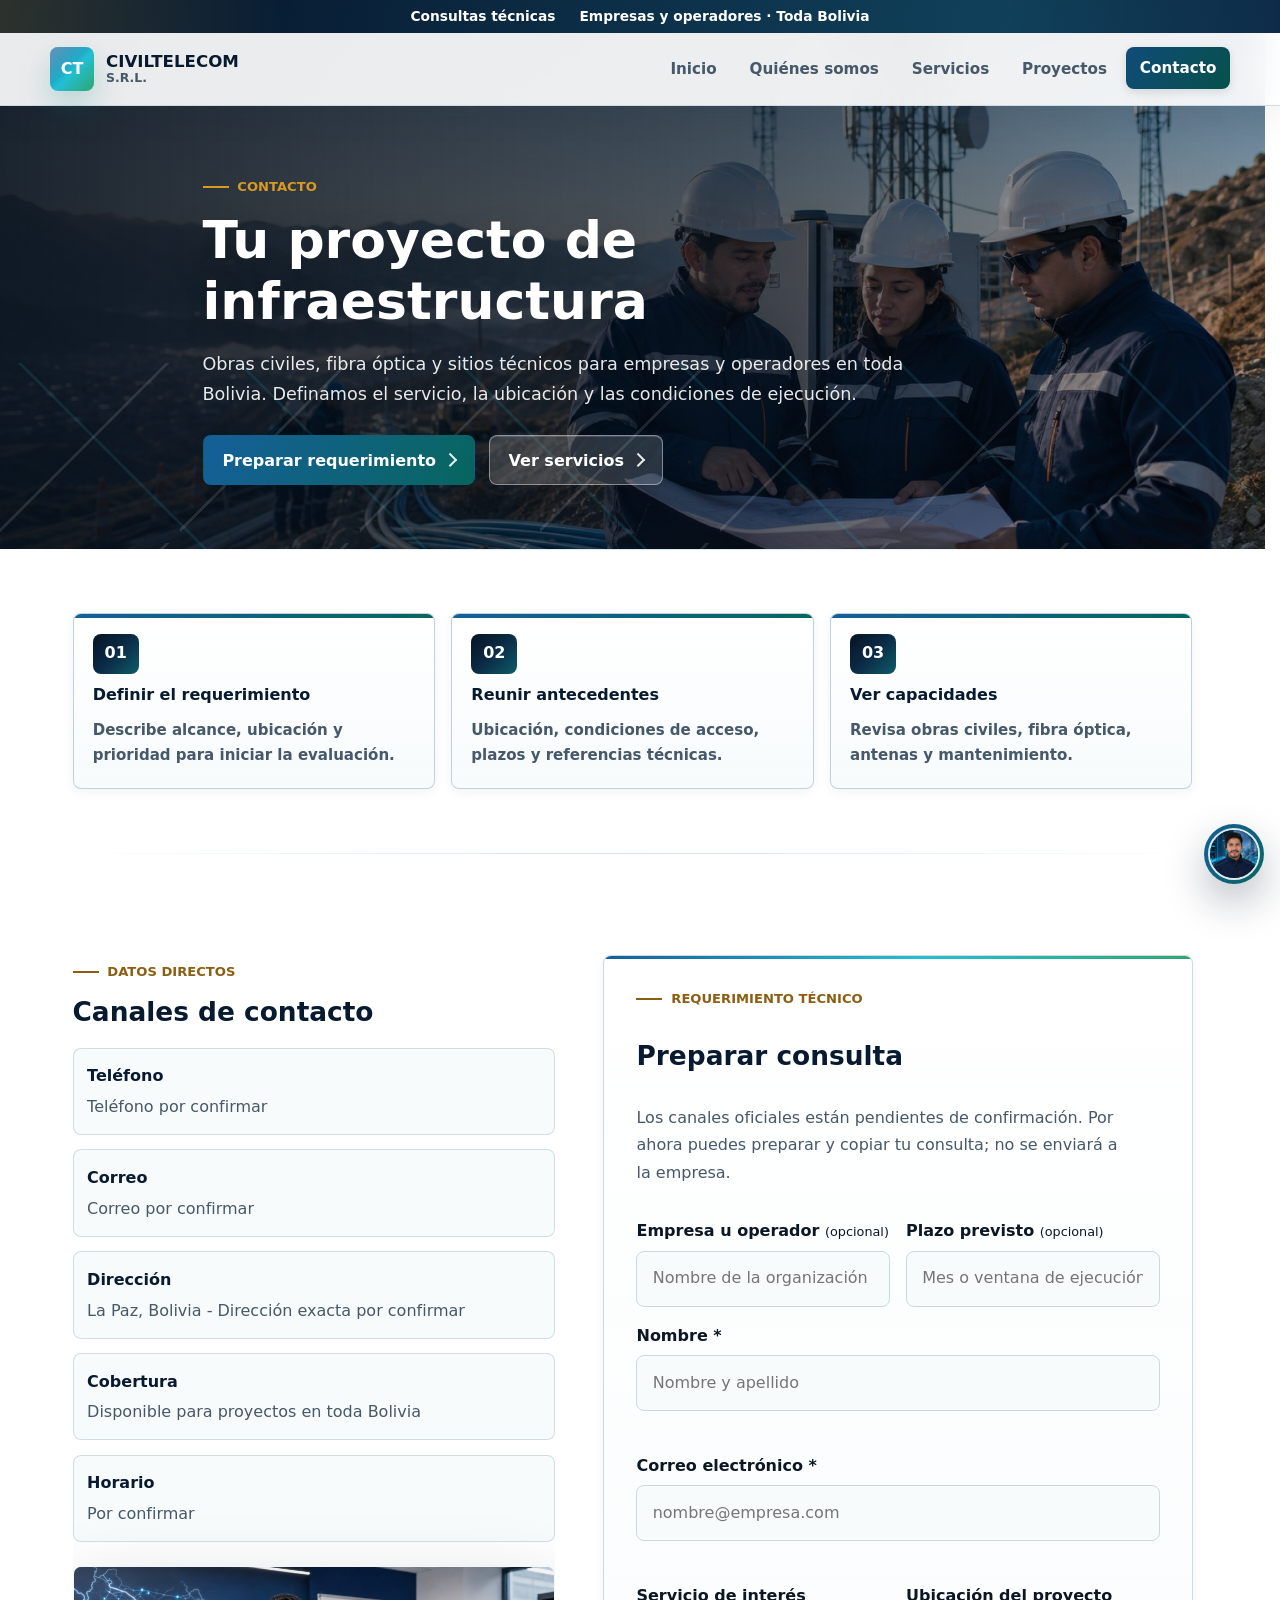
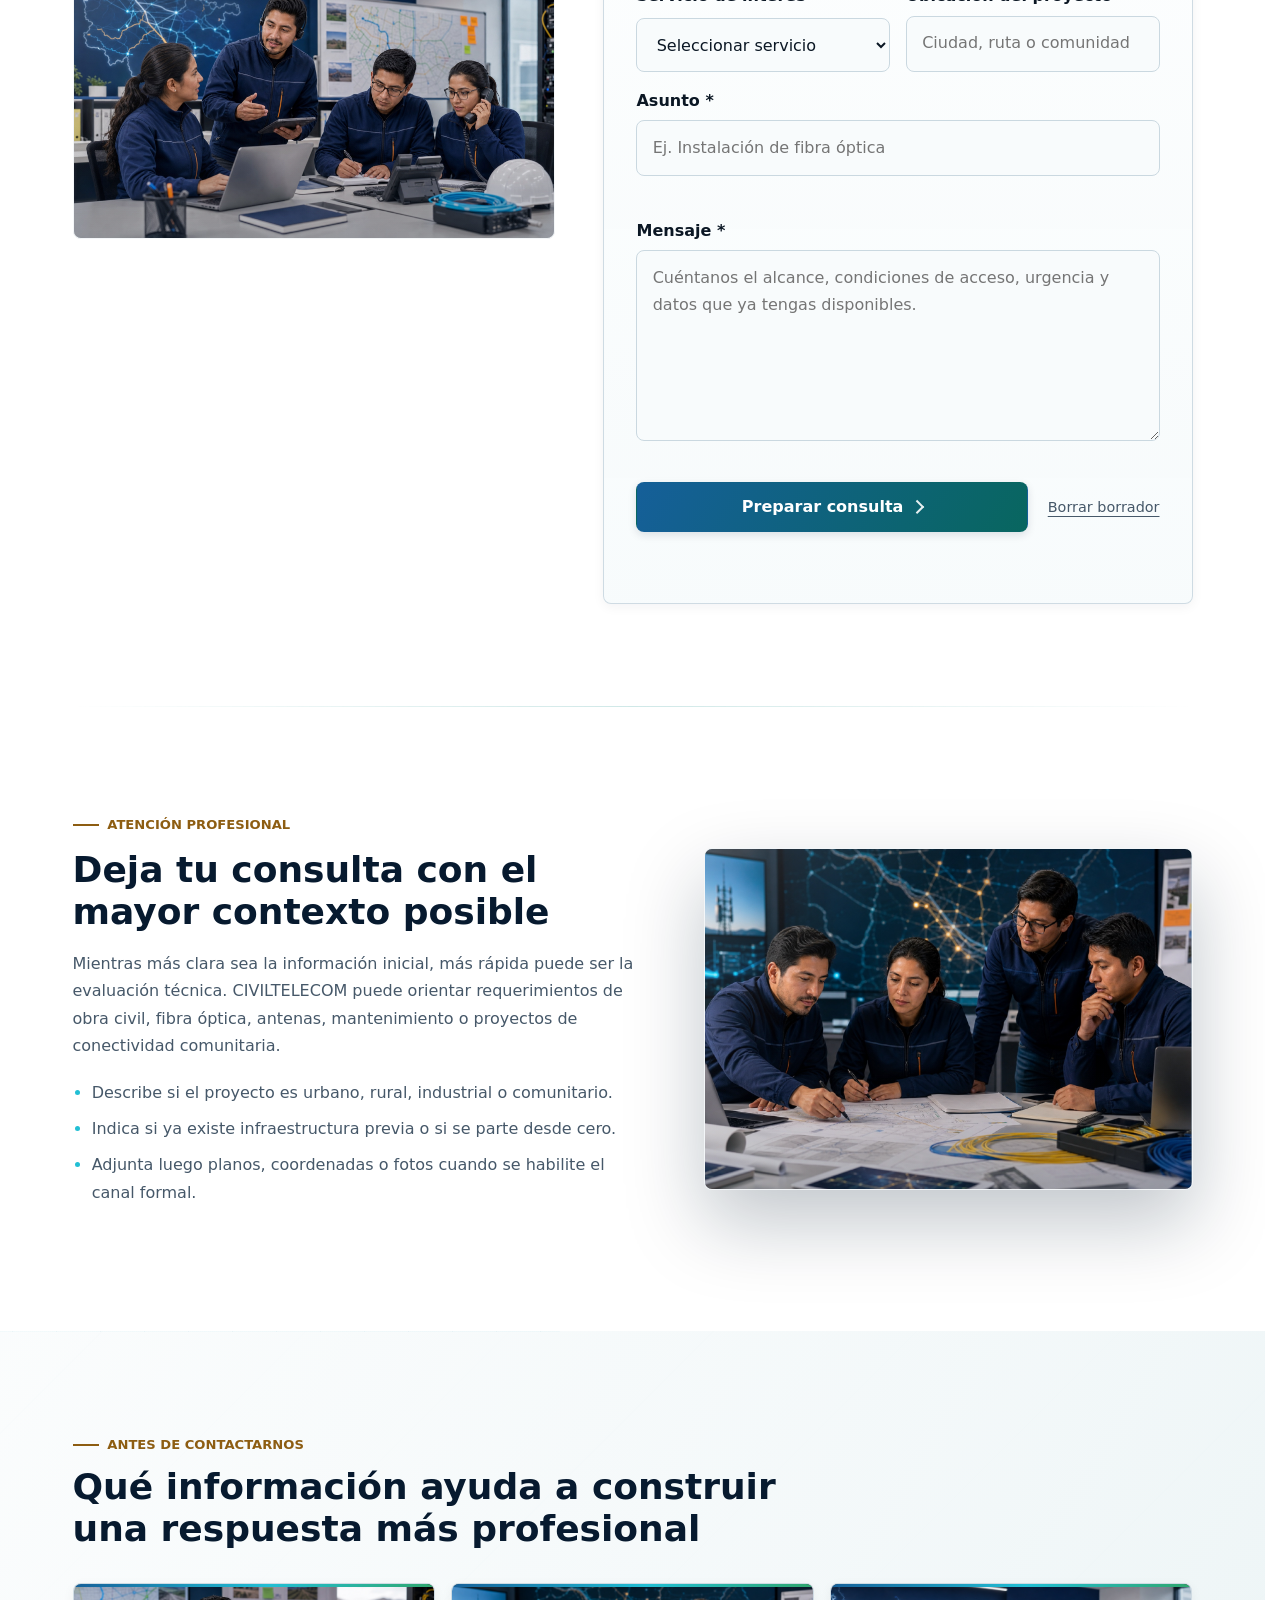
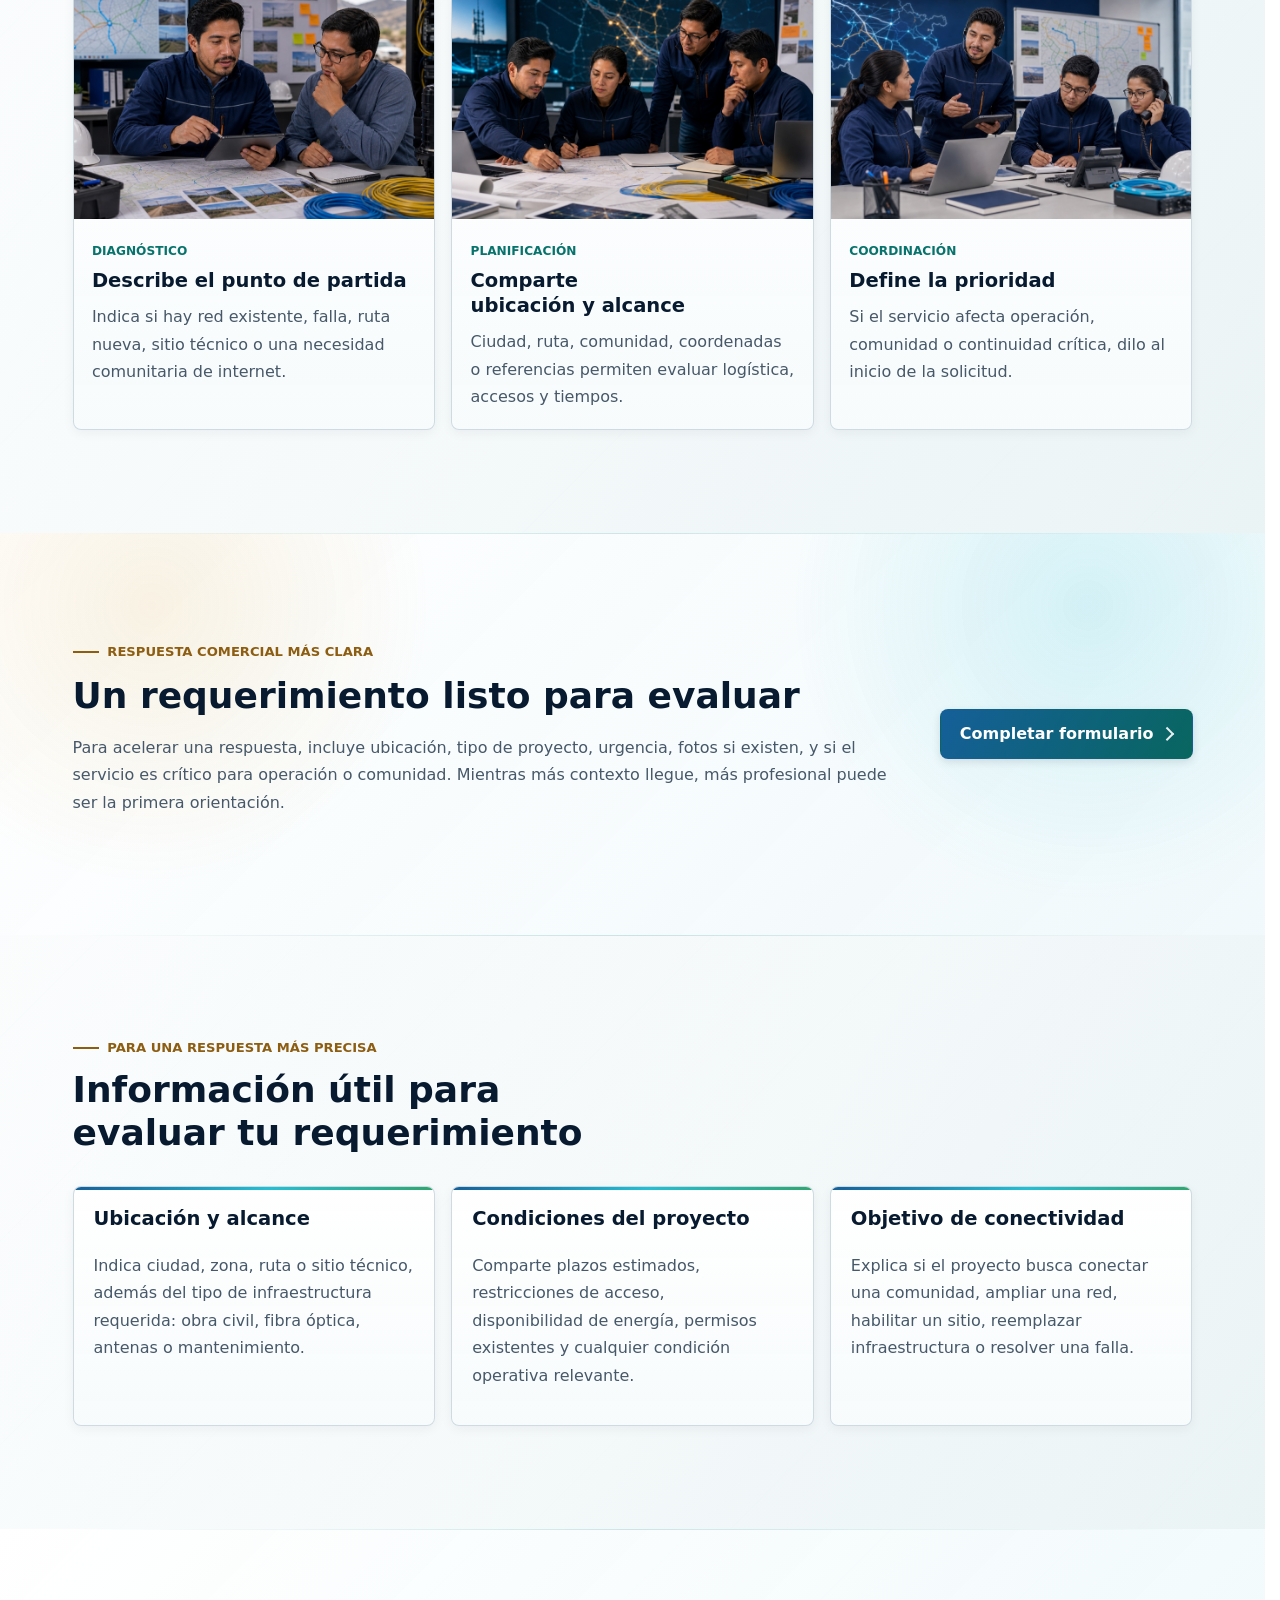
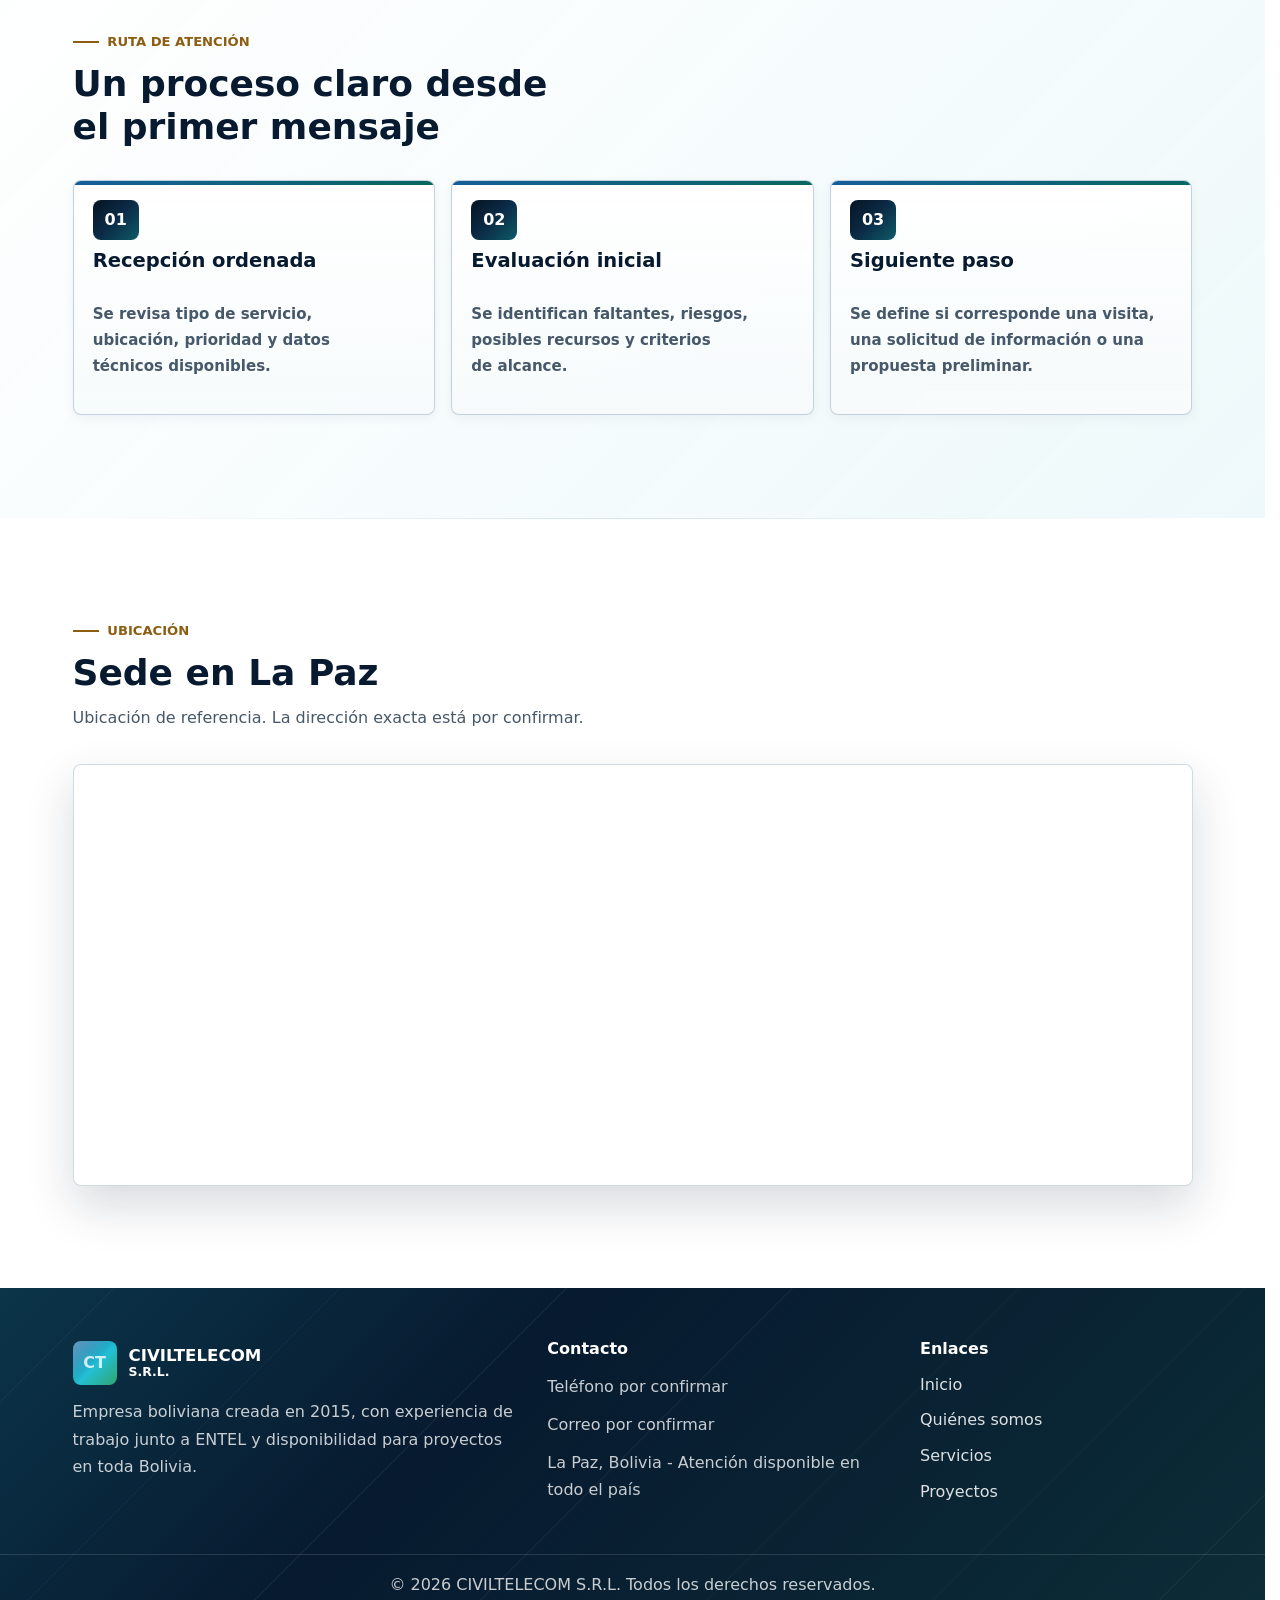
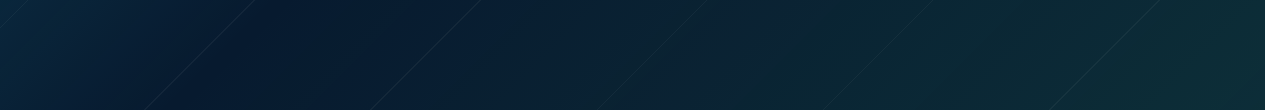
==== commit 001f18c8: "Fix contact drafts, mobile navigation and keyboard accessibility" ====
--- a/contacto.html
+++ b/contacto.html
@@ -5,7 +5,7 @@
   <meta name="viewport" content="width=device-width, initial-scale=1.0">
   <meta name="description" content="Contacta con CIVILTELECOM S.R.L. para obras civiles, fibra óptica y antenas en Bolivia. Disponible en todo el país y con experiencia junto a ENTEL.">
   <title>Contacto | CIVILTELECOM S.R.L.</title>
-  <link rel="stylesheet" href="assets/css/styles.css?v=corporativo4">
+  <link rel="stylesheet" href="assets/css/styles.css?v=revision1">
 </head>
 <body>
   <a class="skip-link" href="#contenido">Saltar al contenido</a>
@@ -74,6 +74,7 @@
           <p class="section-kicker">Requerimiento técnico</p>
           <h2 id="consulta-title">Preparar consulta</h2>
           <p>Los canales oficiales están pendientes de confirmación. Por ahora puedes preparar y copiar tu consulta; no se enviará a la empresa.</p>
+          <noscript><p>Activa JavaScript para preparar tu consulta. Los datos no se envían desde esta demostración.</p></noscript>
           <div class="form-grid-two">
             <div class="form-field">
               <label for="company">Empresa u operador <small>(opcional)</small></label>
@@ -121,7 +122,7 @@
             <small class="field-error" data-error-for="message"></small>
           </div>
           <div class="form-actions">
-            <button class="btn btn-primary" type="submit">Preparar consulta</button>
+            <button class="btn btn-primary" type="submit" disabled>Preparar consulta</button>
             <button class="draft-clear" type="button" data-clear-draft aria-expanded="false" aria-controls="clear-confirm">Borrar borrador</button>
           </div>
           <div class="draft-confirm" id="clear-confirm" data-clear-confirm hidden role="group" aria-labelledby="clear-question">
@@ -287,6 +288,6 @@
       <form class="chatbot-form" data-chatbot-form><label class="sr-only" for="chatbot-input">Escribe tu pregunta</label><input id="chatbot-input" name="message" type="text" placeholder="Pregunta por servicios u horarios" autocomplete="off"><button type="submit">Enviar</button></form>
     </div>
   </section>
-  <script src="assets/js/main.js?v=corporativo4"></script>
+  <script src="assets/js/main.js?v=revision1"></script>
 </body>
 </html>
--- a/assets/css/styles.css
+++ b/assets/css/styles.css
@@ -57,6 +57,7 @@
 
 html {
   scroll-behavior: smooth;
+  scrollbar-gutter: stable;
   scroll-padding-top: calc(var(--header-offset) + 20px);
   text-rendering: optimizeLegibility;
   -webkit-text-size-adjust: 100%;
@@ -110,6 +111,11 @@
   cursor: pointer;
 }
 
+button:disabled {
+  cursor: not-allowed;
+  opacity: 0.6;
+}
+
 .btn,
 .nav-menu a,
 .nav-toggle,
@@ -458,6 +464,34 @@
 
 .hero-video {
   object-fit: cover;
+}
+
+/* A keyboard-accessible pause control, independent of the contact actions. */
+.video-toggle {
+  position: absolute;
+  z-index: 2;
+  bottom: 0.75rem;
+  left: max(1rem, calc((100% - 1120px) / 2));
+  display: grid;
+  place-items: center;
+  width: 44px;
+  height: 44px;
+  padding: 0;
+  border: 1px solid rgba(255, 255, 255, 0.6);
+  border-radius: 50%;
+  color: #fff;
+  background: rgba(4, 15, 27, 0.8);
+}
+
+.video-toggle:hover { background: #08665f; }
+.video-toggle-icon { width: 12px; height: 14px; border-inline: 4px solid currentColor; }
+.video-toggle[data-paused="true"] .video-toggle-icon {
+  width: 0;
+  height: 0;
+  margin-left: 3px;
+  border: 7px solid transparent;
+  border-left: 11px solid currentColor;
+  border-right: 0;
 }
 
 .hero-overlay {
@@ -3603,7 +3637,13 @@
     border-radius: var(--radius);
     background: var(--color-white);
     box-shadow: var(--shadow-sm);
-  }
+    max-height: calc(100dvh - var(--header-offset) - 8px);
+    overflow-y: auto;
+    overscroll-behavior: contain;
+  }
+
+  .nav-open .chatbot,
+  .nav-open .back-to-top { visibility: hidden; }
 
   .nav-menu.is-open {
     display: grid;
@@ -4169,6 +4209,11 @@
 }
 
 @media (max-height: 480px) {
+  .chatbot-panel {
+    top: calc(var(--chat-top, 0px) + 8px);
+    bottom: auto;
+    height: calc(var(--chat-height, 100dvh) - 16px);
+  }
   .chatbot-mini-cta { display: none; }
   .chatbot-header { padding-block: 0.35rem; }
   .chatbot-quick-actions { max-height: 62px; }
